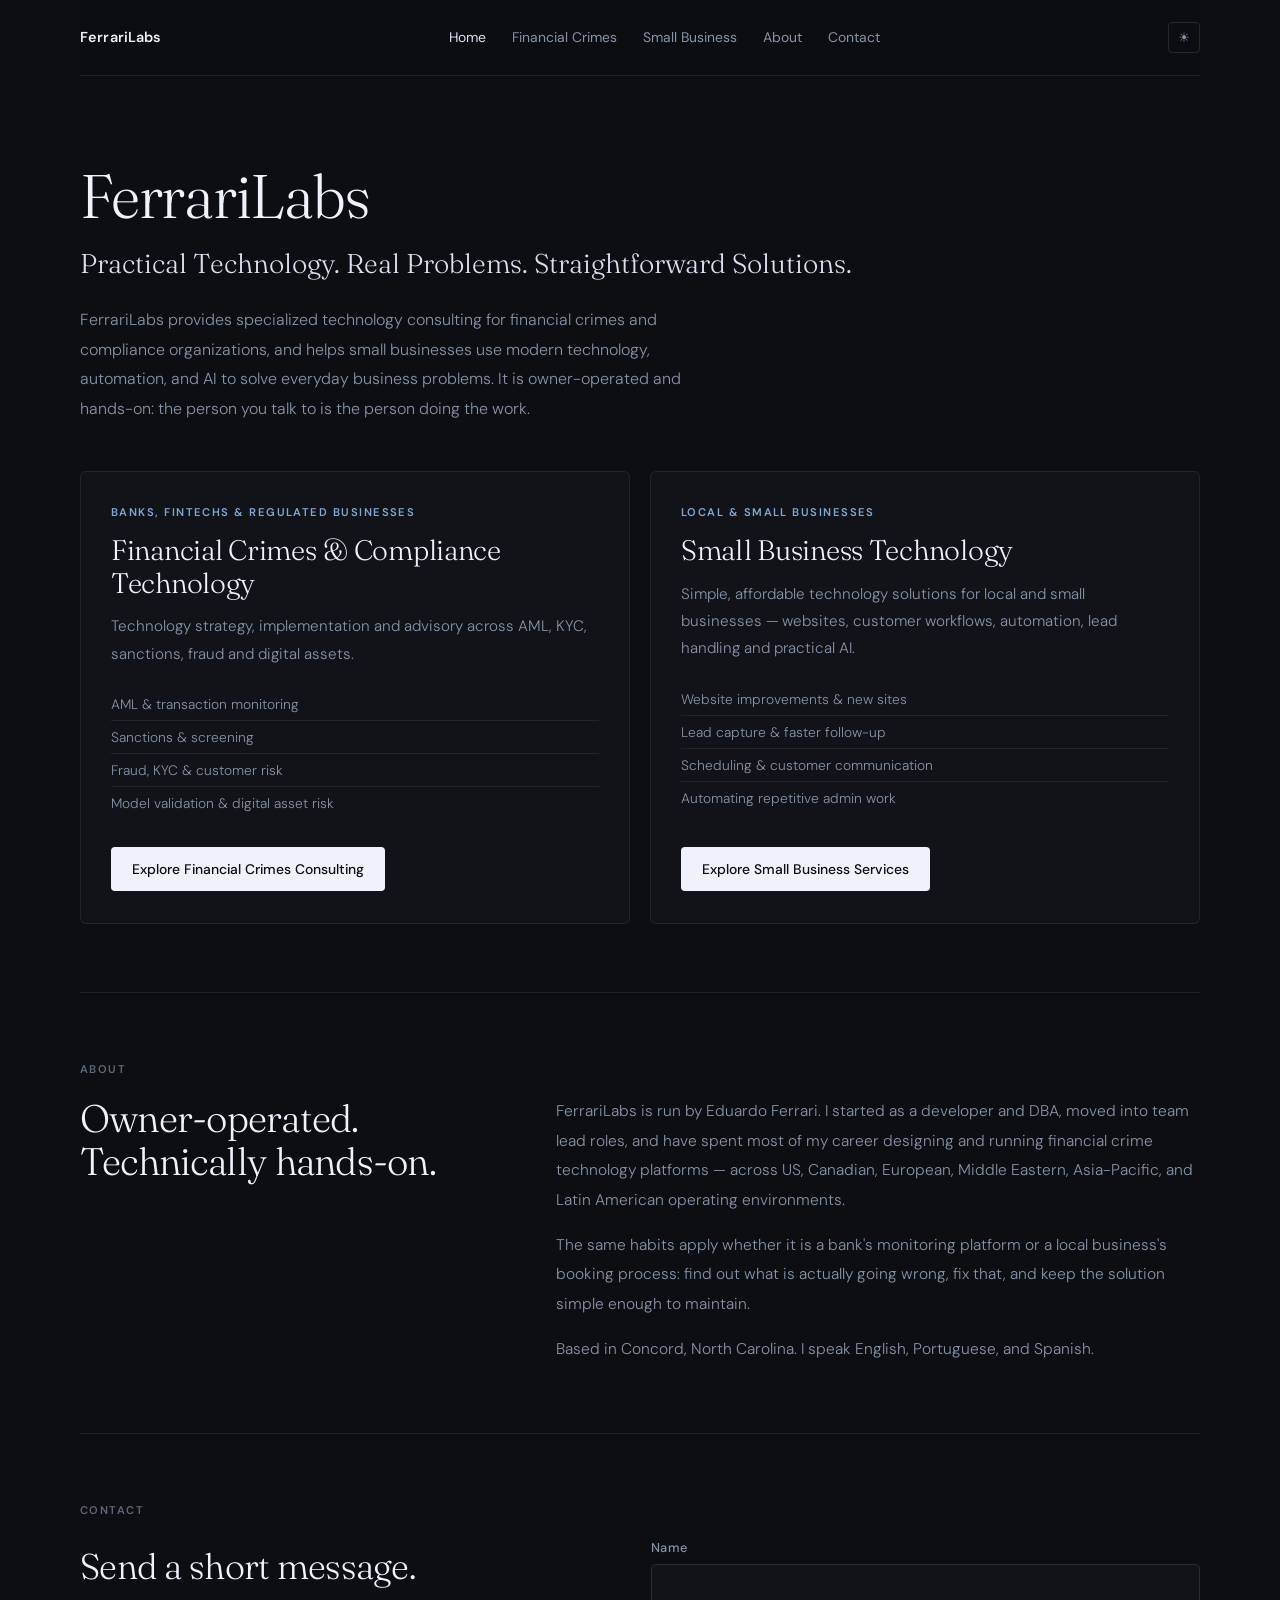
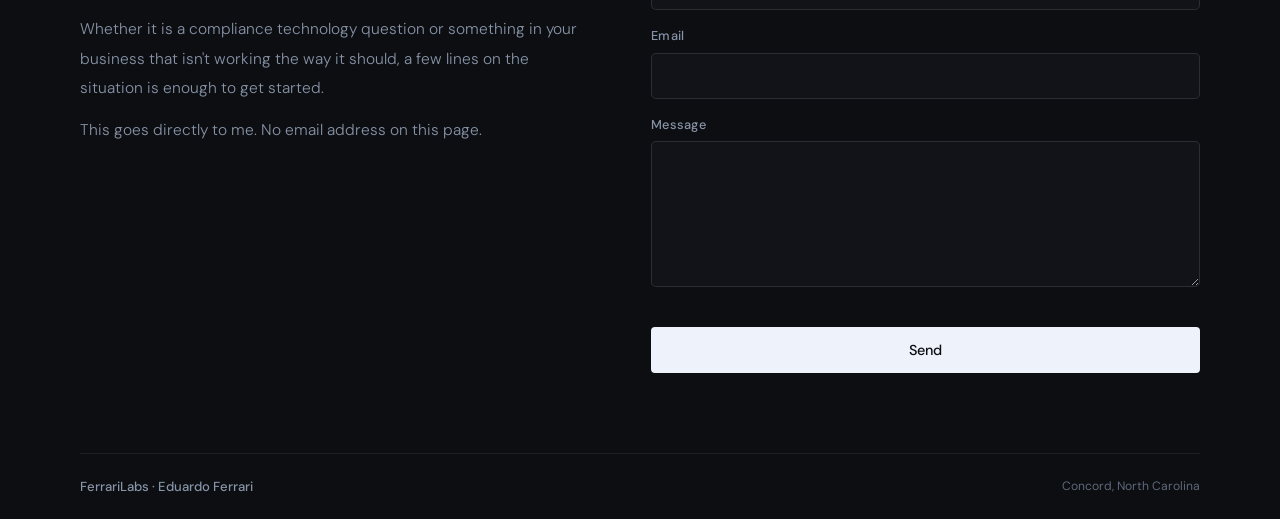
==== index.html @ 825528d1 "feat(site): split homepage into FerrariLabs umbrella + two service pages The homepage was entirely F" ====
<!DOCTYPE html>
<html lang="en">
<head>
  <meta charset="UTF-8" />
  <meta name="viewport" content="width=device-width, initial-scale=1.0" />
  <title>FerrariLabs — Financial Crimes &amp; Small Business Technology</title>
  <meta name="description" content="FerrariLabs is an owner-operated technology practice in Concord, NC: financial crimes and compliance technology consulting, and practical technology and automation for small businesses." />
  <meta property="og:title" content="FerrariLabs — Financial Crimes &amp; Small Business Technology" />
  <meta property="og:description" content="Financial crimes and compliance technology consulting, and practical technology and automation for small businesses. Owner-operated by Eduardo Ferrari in Concord, NC." />
  <meta property="og:type" content="website" />
  <meta property="og:url" content="https://www.ferrarilabs.com/" />
  <link rel="canonical" href="https://www.ferrarilabs.com/" />
  <link rel="preconnect" href="https://fonts.googleapis.com">
  <link rel="preconnect" href="https://fonts.gstatic.com" crossorigin>
  <link href="https://fonts.googleapis.com/css2?family=Fraunces:ital,opsz,wght@0,9..144,300;0,9..144,400;1,9..144,300;1,9..144,400&family=DM+Sans:ital,opsz,wght@0,9..40,300;0,9..40,400;0,9..40,500;0,9..40,600;1,9..40,300&display=swap" rel="stylesheet">
  <link rel="stylesheet" href="/styles.css" />
  <!-- Google tag (gtag.js) -->
  <script async src="https://www.googletagmanager.com/gtag/js?id=G-KF98YDJNK7"></script>
  <script>
    window.dataLayer = window.dataLayer || [];
    function gtag(){dataLayer.push(arguments);}
    gtag('js', new Date());
    gtag('config', 'G-KF98YDJNK7');
  </script>
  <script>
    (function(){
      var t=localStorage.getItem('theme')||'dark';
      document.documentElement.setAttribute('data-theme',t);
      document.addEventListener('DOMContentLoaded',function(){
        var btn=document.getElementById('theme-toggle');
        if(btn)btn.addEventListener('click',function(){
          t=document.documentElement.getAttribute('data-theme')==='dark'?'light':'dark';
          document.documentElement.setAttribute('data-theme',t);
          localStorage.setItem('theme',t);
        });
      });
    })();
  </script>
</head>
<body>
  <div class="shell">
    <header class="site-header">
      <a class="brand" href="/">FerrariLabs</a>
      <nav aria-label="Primary">
        <a href="/" class="nav-active" aria-current="page">Home</a>
        <a href="/financial-crimes/">Financial Crimes</a>
        <a href="/small-business/">Small Business</a>
        <a href="#about">About</a>
        <a href="#contact">Contact</a>
      </nav>
      <button id="theme-toggle" class="theme-toggle" aria-label="Toggle theme"></button>
    </header>

    <main>

      <section class="hero hero-simple">
        <div class="hero-inner">
          <h1>FerrariLabs</h1>
          <p class="hero-tagline">Practical Technology. Real Problems. Straightforward Solutions.</p>
          <p class="lead">FerrariLabs provides specialized technology consulting for financial crimes and compliance organizations, and helps small businesses use modern technology, automation, and AI to solve everyday business problems. It is owner-operated and hands-on: the person you talk to is the person doing the work.</p>
        </div>
      </section>

      <section class="paths-section" aria-label="Services">
        <div class="paths-grid">
          <article class="path-card">
            <span class="kicker">Banks, fintechs &amp; regulated businesses</span>
            <h2>Financial Crimes &amp; Compliance Technology</h2>
            <p>Technology strategy, implementation and advisory across AML, KYC, sanctions, fraud and digital assets.</p>
            <ul class="aside-list">
              <li>AML &amp; transaction monitoring</li>
              <li>Sanctions &amp; screening</li>
              <li>Fraud, KYC &amp; customer risk</li>
              <li>Model validation &amp; digital asset risk</li>
            </ul>
            <a class="button button-primary" href="/financial-crimes/">Explore Financial Crimes Consulting</a>
          </article>
          <article class="path-card">
            <span class="kicker">Local &amp; small businesses</span>
            <h2>Small Business Technology</h2>
            <p>Simple, affordable technology solutions for local and small businesses — websites, customer workflows, automation, lead handling and practical AI.</p>
            <ul class="aside-list">
              <li>Website improvements &amp; new sites</li>
              <li>Lead capture &amp; faster follow-up</li>
              <li>Scheduling &amp; customer communication</li>
              <li>Automating repetitive admin work</li>
            </ul>
            <a class="button button-primary" href="/small-business/">Explore Small Business Services</a>
          </article>
        </div>
      </section>

      <section id="about" class="content-section">
        <div class="section-label">About</div>
        <div class="about-layout">
          <div class="about-head">
            <h2>Owner-operated. Technically hands-on.</h2>
          </div>
          <div class="about-body prose">
            <p>FerrariLabs is run by Eduardo Ferrari. I started as a developer and DBA, moved into team lead roles, and have spent most of my career designing and running financial crime technology platforms — across US, Canadian, European, Middle Eastern, Asia-Pacific, and Latin American operating environments.</p>
            <p>The same habits apply whether it is a bank's monitoring platform or a local business's booking process: find out what is actually going wrong, fix that, and keep the solution simple enough to maintain.</p>
            <p>Based in Concord, North Carolina. I speak English, Portuguese, and Spanish.</p>
          </div>
        </div>
      </section>

      <section id="contact" class="content-section contact-section">
        <div class="section-label">Contact</div>
        <div class="contact-layout">
          <div class="contact-head">
            <h2>Send a short message.</h2>
            <div class="prose contact-note">
              <p>Whether it is a compliance technology question or something in your business that isn't working the way it should, a few lines on the situation is enough to get started.</p>
              <p>This goes directly to me. No email address on this page.</p>
            </div>
          </div>
          <form class="contact-form" action="https://formspree.io/f/xvzdwenk" method="POST" onsubmit="gtag('event','contact_form_submit',{event_category:'lead',event_label:document.documentElement.lang});">
            <input type="text" name="_gotcha" class="hp" tabindex="-1" autocomplete="off" aria-hidden="true" />
            <input type="hidden" name="_subject" value="Ferrari Labs — inquiry" />
            <div class="form-field">
              <label for="f-name">Name</label>
              <input id="f-name" type="text" name="name" autocomplete="name" required />
            </div>
            <div class="form-field">
              <label for="f-email">Email</label>
              <input id="f-email" type="email" name="email" autocomplete="email" required />
            </div>
            <div class="form-field">
              <label for="f-message">Message</label>
              <textarea id="f-message" name="message" rows="6" required></textarea>
            </div>
            <div class="cf-turnstile" data-sitekey="0x4AAAAAADBOZDvkES97y2fW"></div>
            <button class="button button-primary button-submit" type="submit">Send</button>
          </form>
        </div>
      </section>

    </main>

    <footer class="site-footer">
      <span class="footer-name">FerrariLabs · Eduardo Ferrari</span>
      <span class="footer-note">Concord, North Carolina</span>
    </footer>
  </div>

  <script src="https://challenges.cloudflare.com/turnstile/v0/api.js" async defer></script>
</body>
</html>
---- styles.css ----
/* ============================================================
   Eduardo Ferrari — Financial Crime Advisory
   Fraunces (display serif) + DM Sans (body)
   ============================================================ */

:root {
  --bg:        #0c0e12;
  --surface:   #111318;
  --surface-2: #15171e;
  --border:    rgba(255,255,255,0.07);
  --border-2:  rgba(255,255,255,0.11);
  --text:      #d8e0ee;
  --muted:     #8793a6;
  --muted-2:   #5e6878;
  --accent:    #7fa8d8;
  --white:     #edf2fb;
  --max:       1120px;
  --serif:     'Fraunces', Georgia, serif;
  --sans:      'DM Sans', system-ui, sans-serif;
}

/* ---- Light mode ---- */
[data-theme="light"] {
  --bg:        #f5f6f8;
  --surface:   #ffffff;
  --surface-2: #eef0f4;
  --border:    rgba(0,0,0,0.08);
  --border-2:  rgba(0,0,0,0.13);
  --text:      #1e2330;
  --muted:     #5a6175;
  --muted-2:   #8b94a8;
  --accent:    #2c6fad;
  --white:     #1a2030;
}
[data-theme="light"] .site-header {
  background: rgba(245,246,248,0.88);
}
[data-theme="light"] .button-primary {
  background: #1a2030;
  color: #f5f6f8;
}
[data-theme="light"] .button-primary:hover { background: #2c3550; color: #f5f6f8; }
[data-theme="light"] .form-field input,
[data-theme="light"] .form-field textarea {
  background: #ffffff;
  color: #1e2330;
}

/* ---- Theme toggle ---- */
.theme-toggle {
  background: none;
  border: 1px solid var(--border-2);
  color: var(--muted);
  border-radius: 4px;
  padding: 4px 9px;
  font-size: 0.82rem;
  cursor: pointer;
  line-height: 1.6;
  flex-shrink: 0;
  transition: color 0.12s, border-color 0.12s;
  font-family: inherit;
}
.theme-toggle:hover { color: var(--text); border-color: rgba(255,255,255,0.2); }
[data-theme="light"] .theme-toggle:hover { border-color: rgba(0,0,0,0.25); }
/* Icon via CSS — no JS flash */
.theme-toggle::before { content: '☀'; }
[data-theme="light"] .theme-toggle::before { content: '☾'; }

*, *::before, *::after { box-sizing: border-box; }
html { scroll-behavior: smooth; -webkit-font-smoothing: antialiased; }

body {
  margin: 0;
  font-family: var(--sans);
  font-size: 16px;
  line-height: 1.6;
  background: var(--bg);
  color: var(--text);
}

a { color: var(--accent); text-decoration: none; }
a:hover { color: var(--white); }
h1, h2, h3, p, ul { margin: 0; padding: 0; }
ul { list-style: none; }

/* ---- Shell ---- */
.shell {
  width: min(calc(100% - 48px), var(--max));
  margin: 0 auto;
}

/* ---- Header ---- */
.site-header {
  display: flex;
  justify-content: space-between;
  align-items: center;
  padding: 22px 0;
  position: sticky;
  top: 0;
  z-index: 20;
  background: rgba(12,14,18,0.88);
  backdrop-filter: blur(14px);
  -webkit-backdrop-filter: blur(14px);
  border-bottom: 1px solid var(--border);
}
.brand {
  font-size: 0.9rem;
  font-weight: 600;
  color: var(--white);
  letter-spacing: 0.01em;
  flex-shrink: 0;
}
.brand:hover { color: var(--white); }
nav { display: flex; gap: 26px; }
nav a {
  font-size: 0.87rem;
  color: var(--muted);
  font-weight: 400;
  white-space: nowrap;
  transition: color 0.12s;
}
nav a:hover, .nav-active { color: var(--text); }

/* ---- Language switcher ---- */
.lang-switcher {
  display: flex;
  gap: 14px;
  flex-shrink: 0;
}
.lang-switcher a {
  font-size: 0.8rem;
  font-weight: 600;
  letter-spacing: 0.08em;
  color: var(--muted-2);
  transition: color 0.12s;
}
.lang-switcher a:hover { color: var(--text); }
.lang-switcher .lang-active {
  color: var(--accent);
}

/* ---- Hero ---- */
.hero {
  display: grid;
  grid-template-columns: 1fr 260px;
  gap: 60px;
  align-items: start;
  padding: 88px 0 72px;
  border-bottom: 1px solid var(--border);
}
.eyebrow {
  display: block;
  font-size: 0.74rem;
  font-weight: 500;
  letter-spacing: 0.13em;
  text-transform: uppercase;
  color: var(--accent);
  margin-bottom: 20px;
}
.hero h1,
.hero-statement {
  font-family: var(--serif);
  font-size: clamp(2.2rem, 4.8vw, 3.9rem);
  font-weight: 300;
  line-height: 1.07;
  letter-spacing: -0.02em;
  color: var(--white);
  max-width: 760px;
}
/* Service pages: the H1 names the page and keeps the eyebrow look;
   the big serif statement below it is a .hero-statement paragraph. */
.hero h1.eyebrow {
  font-family: var(--sans);
  font-size: 0.74rem;
  font-weight: 500;
  line-height: 1.6;
  letter-spacing: 0.13em;
  color: var(--accent);
  max-width: none;
}
.hero-simple { grid-template-columns: 1fr; padding-bottom: 48px; border-bottom: none; }
.hero-tagline {
  font-family: var(--serif);
  font-size: clamp(1.25rem, 2.2vw, 1.7rem);
  font-weight: 300;
  line-height: 1.3;
  color: var(--text);
  margin-top: 16px;
}
.lead {
  max-width: 640px;
  color: var(--muted);
  font-size: 1rem;
  line-height: 1.85;
  font-weight: 300;
  margin-top: 24px;
}
.hero-actions {
  display: flex;
  gap: 10px;
  margin-top: 32px;
  flex-wrap: wrap;
}

/* Sidebar */
.hero-aside {
  display: flex;
  flex-direction: column;
  gap: 28px;
  padding-top: 6px;
}
.aside-label {
  display: block;
  font-size: 0.7rem;
  font-weight: 600;
  letter-spacing: 0.13em;
  text-transform: uppercase;
  color: var(--muted-2);
  margin-bottom: 10px;
}
.aside-list li {
  font-size: 0.86rem;
  color: var(--muted);
  font-weight: 300;
  padding: 5px 0;
  border-bottom: 1px solid var(--border);
}
.aside-list li:last-child { border-bottom: none; }

/* ---- Buttons ---- */
.button {
  display: inline-flex;
  align-items: center;
  justify-content: center;
  height: 42px;
  padding: 0 20px;
  border-radius: 4px;
  font-family: var(--sans);
  font-size: 0.87rem;
  font-weight: 500;
  border: 1px solid transparent;
  cursor: pointer;
  transition: background 0.13s, color 0.13s, border-color 0.13s;
}
.button-primary {
  background: var(--white);
  color: #0c0e12;
}
.button-primary:hover { background: #c5d5ee; color: #0c0e12; }
.button-ghost {
  background: transparent;
  color: var(--muted);
  border-color: var(--border-2);
}
.button-ghost:hover { color: var(--white); border-color: rgba(255,255,255,0.2); }
.button-submit {
  width: 100%;
  height: 46px;
  font-size: 0.9rem;
  margin-top: 6px;
}

/* ---- Twin strip ---- */
.twin-strip {
  display: grid;
  grid-template-columns: 1fr 1fr;
  border-bottom: 1px solid var(--border);
}
.twin-item {
  padding: 34px 40px 34px 0;
  border-right: 1px solid var(--border);
}
.twin-item:last-child {
  padding-left: 40px;
  padding-right: 0;
  border-right: none;
}
.kicker {
  display: block;
  font-size: 0.7rem;
  font-weight: 600;
  letter-spacing: 0.13em;
  text-transform: uppercase;
  color: var(--accent);
  margin-bottom: 12px;
}
.twin-item p {
  font-size: 0.95rem;
  color: var(--muted);
  line-height: 1.85;
  font-weight: 300;
}

/* ---- Sections ---- */
.content-section { padding: 68px 0; }
.section-label {
  display: block;
  font-size: 0.7rem;
  font-weight: 600;
  letter-spacing: 0.13em;
  text-transform: uppercase;
  color: var(--muted-2);
  margin-bottom: 18px;
}
.section-title {
  font-family: var(--serif);
  font-size: clamp(1.7rem, 2.8vw, 2.5rem);
  font-weight: 300;
  letter-spacing: -0.02em;
  line-height: 1.12;
  color: var(--white);
  margin-bottom: 36px;
}

/* ---- About ---- */
.about-layout {
  display: grid;
  grid-template-columns: 1fr 1.55fr;
  gap: 60px;
  align-items: start;
}
.about-head h2 {
  font-family: var(--serif);
  font-size: clamp(1.8rem, 3vw, 2.6rem);
  font-weight: 300;
  line-height: 1.12;
  letter-spacing: -0.02em;
  color: var(--white);
}
.prose {
  color: var(--muted);
  font-size: 0.97rem;
  line-height: 1.9;
  font-weight: 300;
}
.prose p + p { margin-top: 16px; }

/* ---- Focus grid ---- */
.focus-grid {
  display: grid;
  grid-template-columns: repeat(3, 1fr);
  gap: 1px;
  background: var(--border);
  border: 1px solid var(--border);
  border-radius: 6px;
  overflow: hidden;
}
.focus-card {
  background: var(--surface);
  padding: 28px 26px;
  transition: background 0.13s;
}
.focus-card:hover { background: var(--surface-2); }
.focus-number {
  font-family: var(--serif);
  font-size: 0.75rem;
  color: var(--muted-2);
  margin-bottom: 14px;
}
.focus-card h3 {
  font-size: 0.93rem;
  font-weight: 600;
  color: var(--white);
  margin-bottom: 10px;
  letter-spacing: 0.01em;
}
.focus-card p {
  font-size: 0.86rem;
  color: var(--muted);
  line-height: 1.8;
  font-weight: 300;
}

/* ---- Homepage: two service paths ---- */
.paths-section {
  padding-bottom: 68px;
  border-bottom: 1px solid var(--border);
}
.paths-grid {
  display: grid;
  grid-template-columns: 1fr 1fr;
  gap: 20px;
}
.path-card {
  display: flex;
  flex-direction: column;
  background: var(--surface);
  border: 1px solid var(--border);
  border-radius: 6px;
  padding: 32px 30px;
}
.path-card h2 {
  font-family: var(--serif);
  font-size: clamp(1.45rem, 2.2vw, 1.8rem);
  font-weight: 300;
  line-height: 1.15;
  letter-spacing: -0.01em;
  color: var(--white);
  margin-bottom: 14px;
}
.path-card p {
  font-size: 0.95rem;
  color: var(--muted);
  line-height: 1.8;
  font-weight: 300;
}
.path-card .aside-list { margin: 20px 0 28px; }
.path-card .button {
  margin-top: auto;
  align-self: flex-start;
  height: auto;
  min-height: 42px;
  padding: 10px 20px;
  text-align: center;
}

/* ---- Perspectives ---- */
.perspectives-section { border-top: 1px solid var(--border); }
.perspectives-list {
  border: 1px solid var(--border);
  border-radius: 6px;
  overflow: hidden;
  margin-bottom: 20px;
}
.perspective-item {
  display: flex;
  justify-content: space-between;
  align-items: flex-start;
  gap: 36px;
  padding: 26px 28px;
  border-bottom: 1px solid var(--border);
  background: var(--surface);
  transition: background 0.13s;
}
.perspective-item:last-child { border-bottom: none; }
.perspective-item:hover { background: var(--surface-2); }
.perspective-content { flex: 1; }
.perspective-content h3 {
  font-size: 0.95rem;
  font-weight: 500;
  color: var(--white);
  line-height: 1.45;
  margin-bottom: 7px;
}
.perspective-content p {
  font-size: 0.87rem;
  color: var(--muted);
  line-height: 1.75;
  font-weight: 300;
}
.perspective-link {
  flex-shrink: 0;
  font-size: 0.8rem;
  font-weight: 500;
  color: var(--muted-2);
  white-space: nowrap;
  padding-top: 2px;
  transition: color 0.13s;
}
.perspective-link:hover { color: var(--accent); }
.section-footer-link a {
  font-size: 0.87rem;
  font-weight: 500;
  color: var(--muted);
  transition: color 0.13s;
}
.section-footer-link a:hover { color: var(--white); }

/* ---- Contact ---- */
.contact-section { border-top: 1px solid var(--border); padding-bottom: 80px; }
.contact-layout {
  display: grid;
  grid-template-columns: 1fr 1.1fr;
  gap: 72px;
  align-items: start;
}
.contact-head h2 {
  font-family: var(--serif);
  font-size: clamp(1.7rem, 2.8vw, 2.4rem);
  font-weight: 300;
  letter-spacing: -0.02em;
  color: var(--white);
  margin-bottom: 20px;
}
.contact-note p + p { margin-top: 12px; }

/* Form */
.contact-form {
  display: flex;
  flex-direction: column;
  gap: 16px;
}
.form-field {
  display: flex;
  flex-direction: column;
  gap: 6px;
}
.form-field label {
  font-size: 0.8rem;
  font-weight: 500;
  color: var(--muted);
  letter-spacing: 0.02em;
}
.form-field input,
.form-field textarea {
  width: 100%;
  background: var(--surface);
  border: 1px solid var(--border-2);
  color: var(--white);
  border-radius: 5px;
  padding: 12px 15px;
  font-family: var(--sans);
  font-size: 0.93rem;
  font-weight: 300;
  -webkit-appearance: none;
  transition: border-color 0.13s, box-shadow 0.13s;
}
.form-field input:focus,
.form-field textarea:focus {
  outline: none;
  border-color: rgba(127,168,216,0.45);
  box-shadow: 0 0 0 3px rgba(127,168,216,0.07);
}
.form-field textarea { resize: vertical; min-height: 128px; }

/* Honeypot */
.hp {
  position: absolute !important;
  left: -9999px !important;
  opacity: 0 !important;
  pointer-events: none !important;
}

/* Turnstile spacing */
.cf-turnstile { margin-top: 2px; }

/* ---- Footer ---- */
.site-footer {
  display: flex;
  justify-content: space-between;
  align-items: center;
  padding: 22px 0;
  border-top: 1px solid var(--border);
}
.footer-name {
  font-size: 0.82rem;
  font-weight: 500;
  color: var(--muted);
}
.footer-note {
  font-size: 0.76rem;
  color: var(--muted-2);
}

/* ---- Insights page ---- */
.insights-title { margin-bottom: 10px; }
.insights-intro { max-width: 600px; margin-bottom: 44px; }
.insights-list {
  border: 1px solid var(--border);
  border-radius: 6px;
  overflow: hidden;
}
.insight-row {
  display: grid;
  grid-template-columns: 150px 1fr;
  gap: 28px;
  padding: 28px;
  border-bottom: 1px solid var(--border);
  background: var(--surface);
  transition: background 0.13s;
}
.insight-row:last-child { border-bottom: none; }
.insight-row:hover { background: var(--surface-2); }
.insight-meta { padding-top: 2px; }
.insight-tag {
  display: inline-block;
  font-size: 0.7rem;
  font-weight: 600;
  letter-spacing: 0.1em;
  text-transform: uppercase;
  color: var(--muted-2);
  background: rgba(255,255,255,0.04);
  border: 1px solid var(--border-2);
  border-radius: 3px;
  padding: 4px 8px;
}
.insight-title {
  font-size: 0.97rem;
  font-weight: 500;
  color: var(--white);
  line-height: 1.45;
  margin-bottom: 9px;
}
.insight-summary {
  font-size: 0.88rem;
  color: var(--muted);
  line-height: 1.8;
  font-weight: 300;
  margin-bottom: 14px;
}
.insight-link {
  font-size: 0.8rem;
  font-weight: 500;
  color: var(--accent);
  transition: color 0.13s;
}
.insight-link:hover { color: var(--white); }

/* ---- Responsive ---- */
@media (max-width: 960px) {
  .hero { grid-template-columns: 1fr; gap: 44px; padding: 64px 0 56px; }
  .hero-aside { flex-direction: row; gap: 36px; }
  .about-layout { grid-template-columns: 1fr; gap: 24px; }
  .focus-grid { grid-template-columns: repeat(2,1fr); }
  .contact-layout { grid-template-columns: 1fr; gap: 36px; }
  .insight-row { grid-template-columns: 1fr; gap: 12px; }
}

/* Header wraps below 900px (was 760px): the five-item nav plus the language
   switcher needs ~870px on one row. */
@media (max-width: 900px) {
  .site-header { flex-wrap: wrap; gap: 10px; padding: 16px 0; }
  nav { order: 2; gap: 8px 18px; flex-wrap: wrap; flex-basis: 100%; }
  .lang-switcher { order: 3; margin-left: auto; }
}

@media (max-width: 760px) {
  .paths-grid { grid-template-columns: 1fr; }
}

@media (max-width: 680px) {
  .shell { width: min(calc(100% - 32px), var(--max)); }
  .twin-strip { grid-template-columns: 1fr; }
  .twin-item,
  .twin-item:last-child { padding: 28px 0; border-right: none; border-bottom: 1px solid var(--border); }
  .twin-item:last-child { border-bottom: none; }
  .focus-grid { grid-template-columns: 1fr; }
  .hero-aside { flex-direction: column; gap: 20px; }
  .perspective-item { flex-direction: column; gap: 14px; padding: 22px 20px; }
  .perspective-link { white-space: normal; }
  .insight-row { padding: 22px 20px; }
  .path-card { padding: 26px 22px; }
}
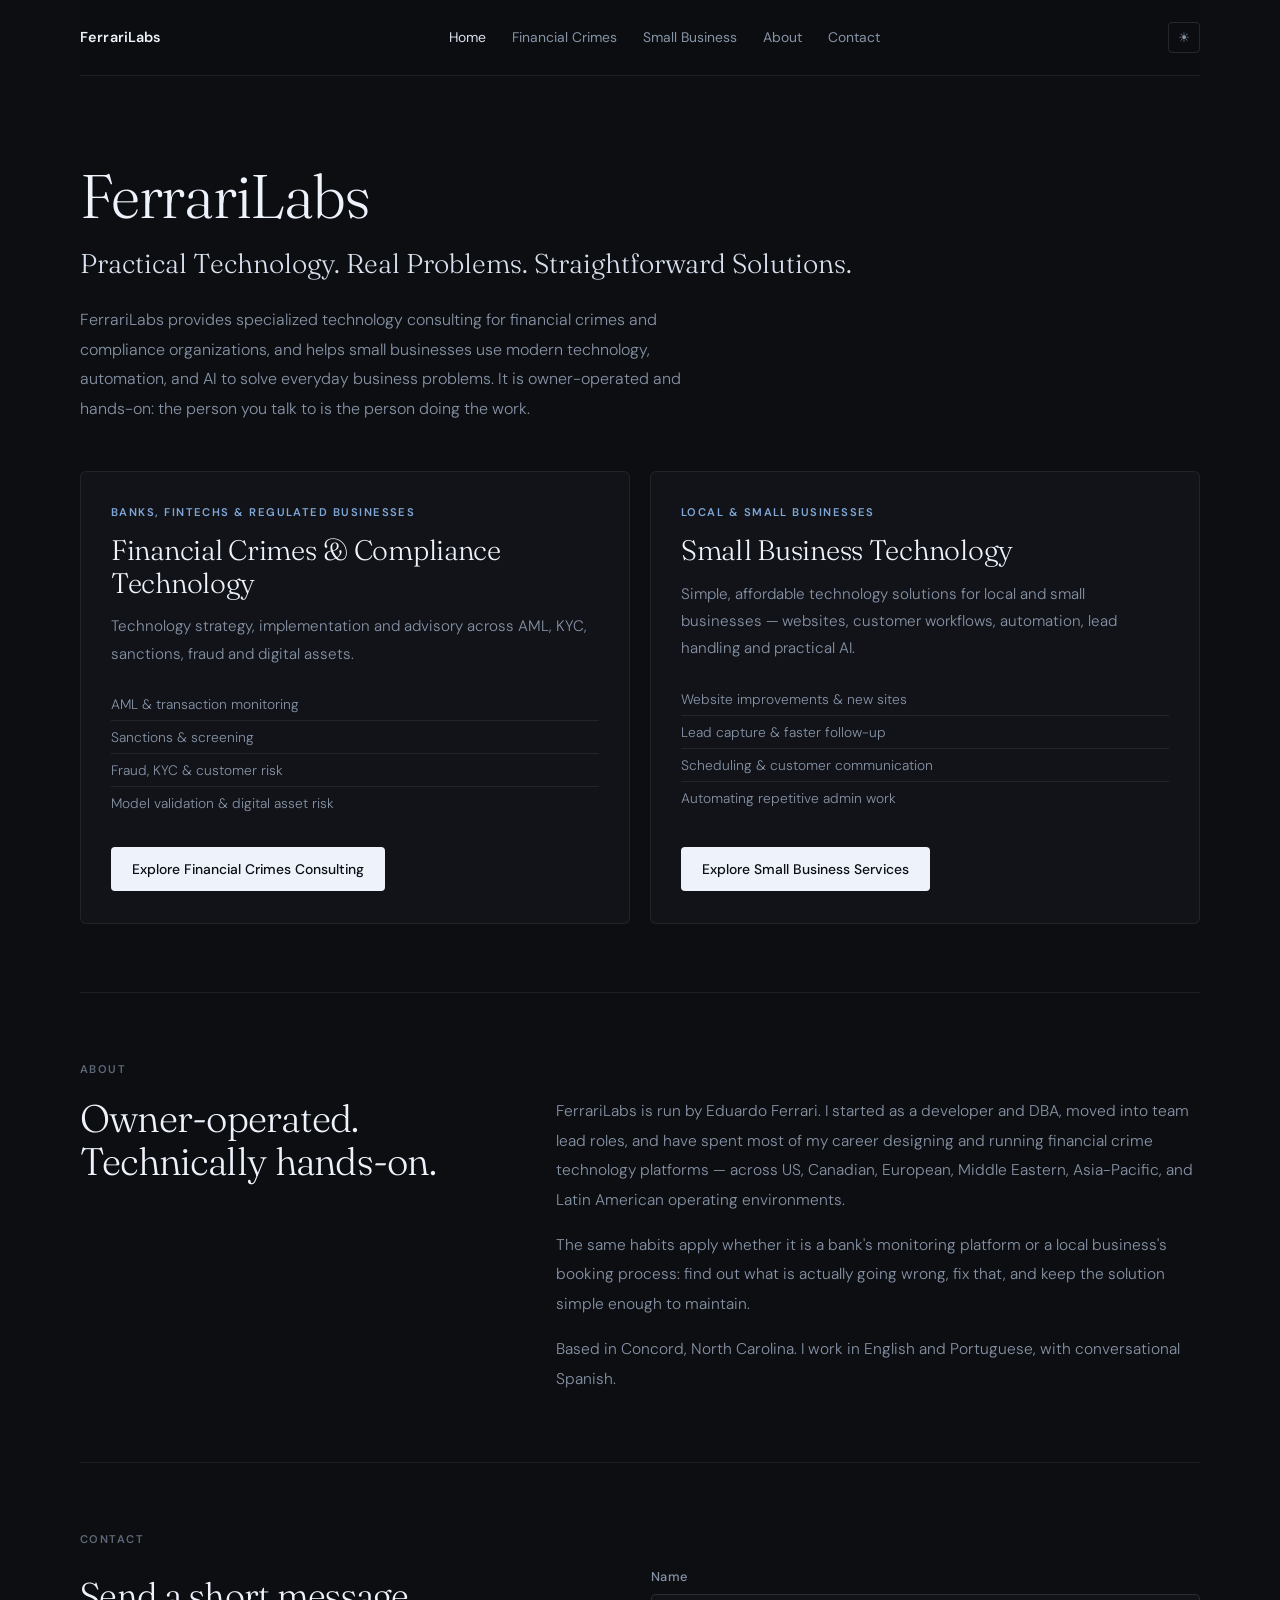
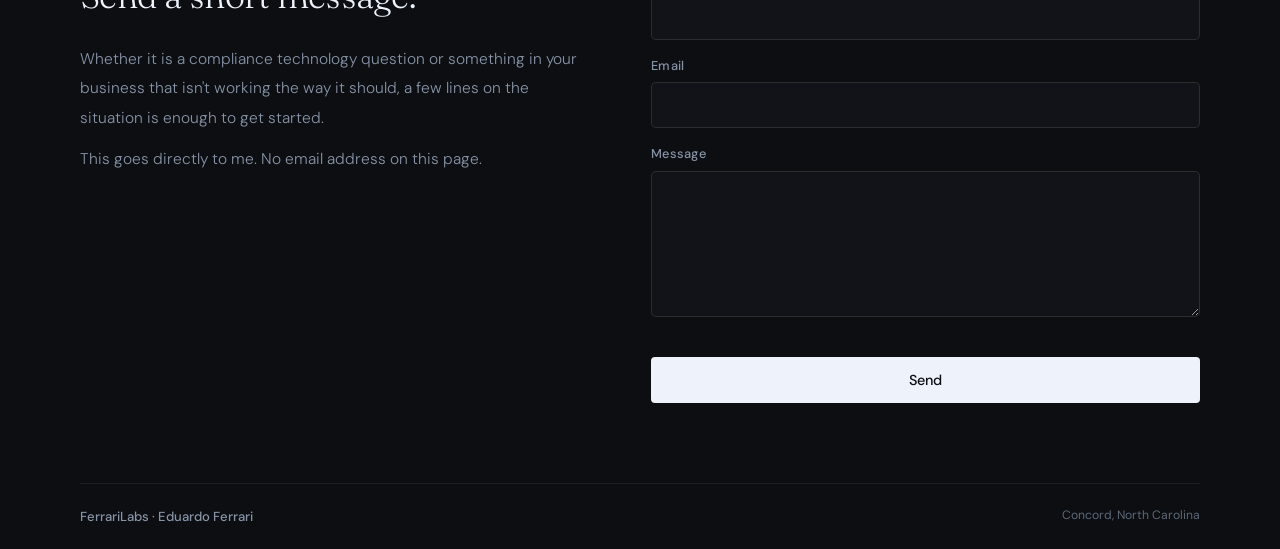
==== commit 0fccacdc: "chore(site): LinkedIn profile, professional translated bios, language wording - /financial-crimes/ b" ====
--- a/index.html
+++ b/index.html
@@ -99,7 +99,7 @@
           <div class="about-body prose">
             <p>FerrariLabs is run by Eduardo Ferrari. I started as a developer and DBA, moved into team lead roles, and have spent most of my career designing and running financial crime technology platforms — across US, Canadian, European, Middle Eastern, Asia-Pacific, and Latin American operating environments.</p>
             <p>The same habits apply whether it is a bank's monitoring platform or a local business's booking process: find out what is actually going wrong, fix that, and keep the solution simple enough to maintain.</p>
-            <p>Based in Concord, North Carolina. I speak English, Portuguese, and Spanish.</p>
+            <p>Based in Concord, North Carolina. I work in English and Portuguese, with conversational Spanish.</p>
           </div>
         </div>
       </section>
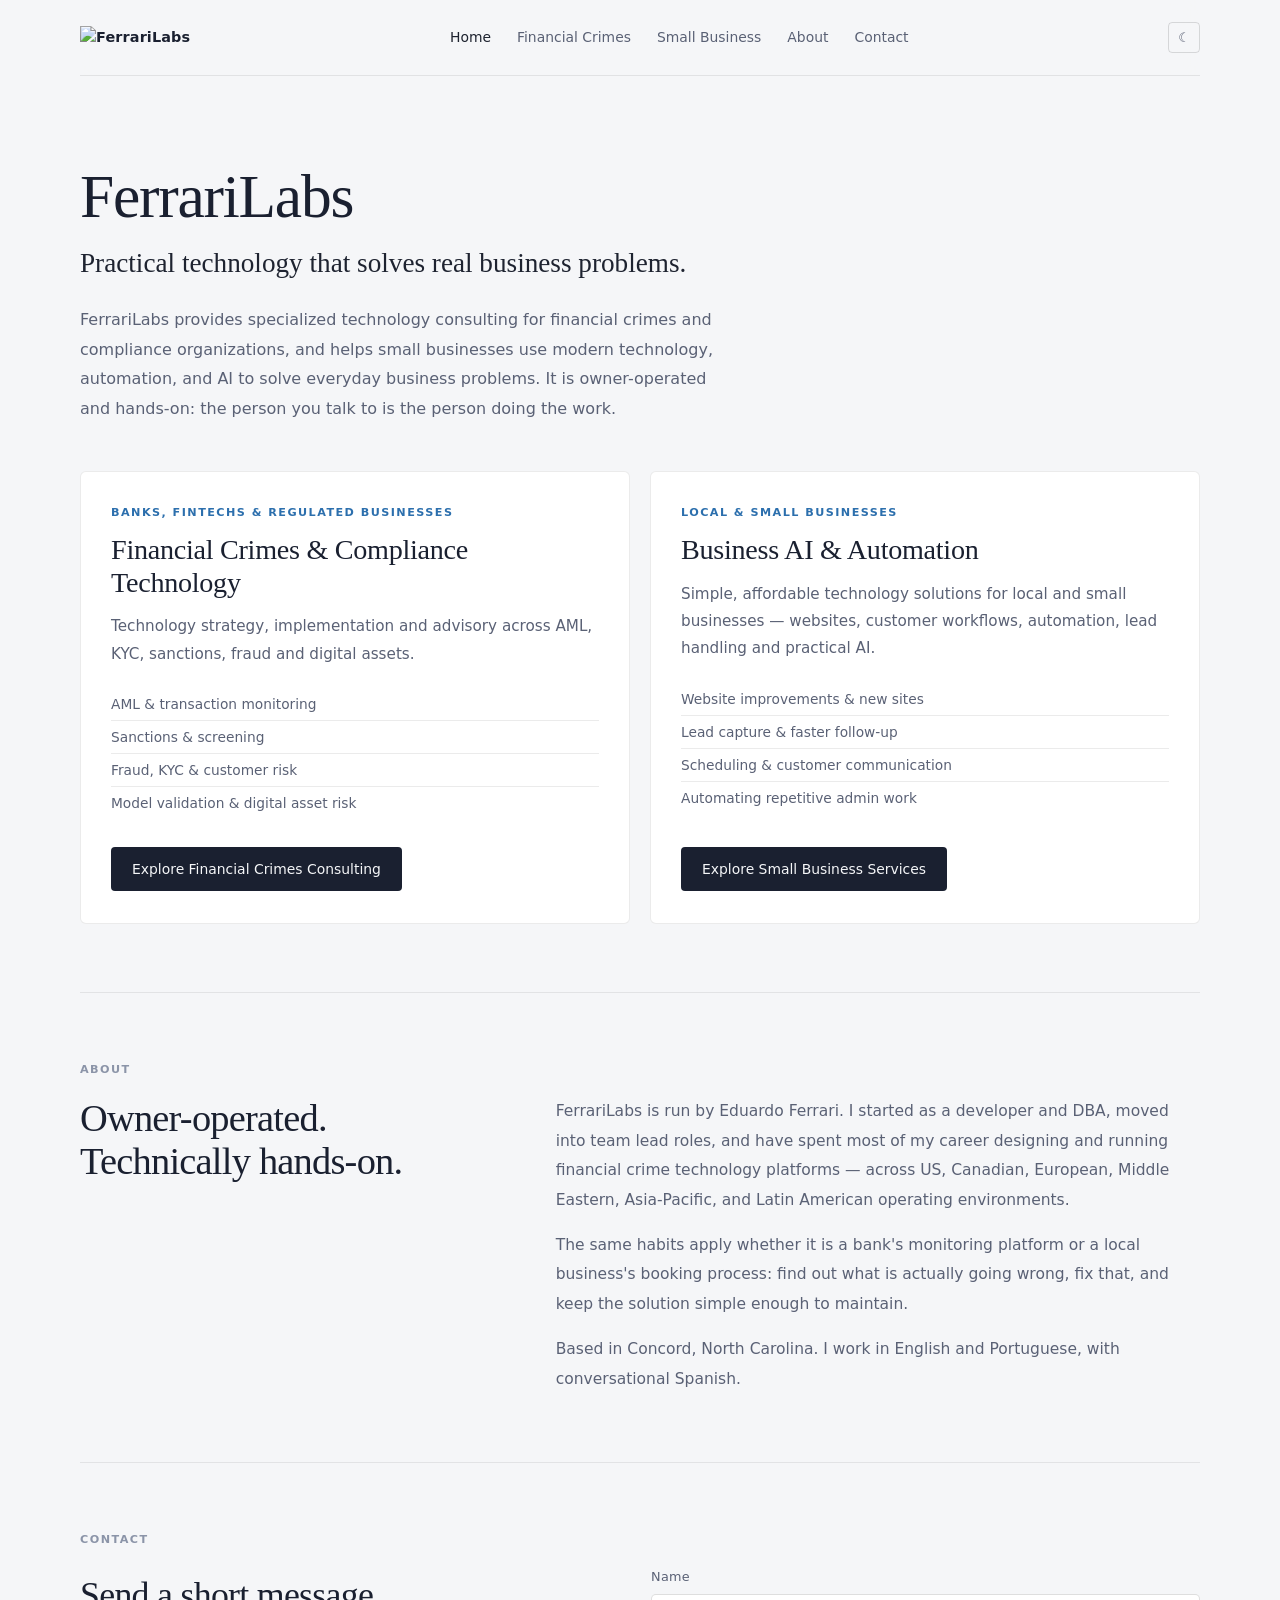
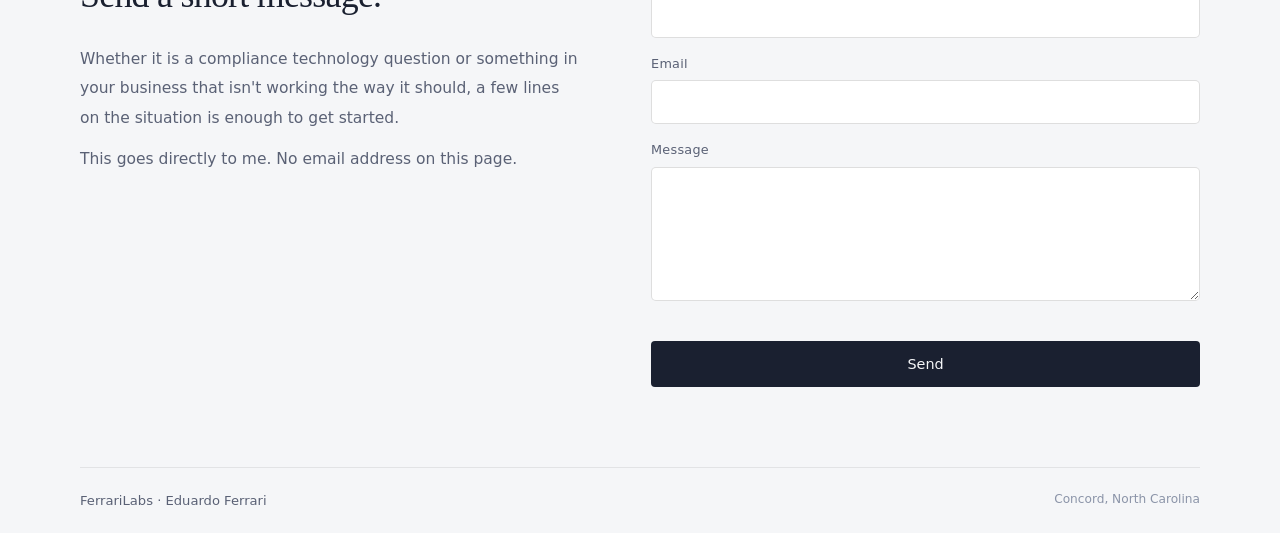
==== commit cf2d557f: "Brand migration: update index.html" ====
--- a/index.html
+++ b/index.html
@@ -10,10 +10,8 @@
   <meta property="og:type" content="website" />
   <meta property="og:url" content="https://www.ferrarilabs.com/" />
   <link rel="canonical" href="https://www.ferrarilabs.com/" />
-  <link rel="preconnect" href="https://fonts.googleapis.com">
-  <link rel="preconnect" href="https://fonts.gstatic.com" crossorigin>
-  <link href="https://fonts.googleapis.com/css2?family=Fraunces:ital,opsz,wght@0,9..144,300;0,9..144,400;1,9..144,300;1,9..144,400&family=DM+Sans:ital,opsz,wght@0,9..40,300;0,9..40,400;0,9..40,500;0,9..40,600;1,9..40,300&display=swap" rel="stylesheet">
-  <link rel="stylesheet" href="/styles.css" />
+<link rel="stylesheet" href="/styles.css" />
+  <link rel="icon" type="image/svg+xml" href="/assets/ferrarilabs-mark.svg" />
   <!-- Google tag (gtag.js) -->
   <script async src="https://www.googletagmanager.com/gtag/js?id=G-KF98YDJNK7"></script>
   <script>
@@ -24,7 +22,7 @@
   </script>
   <script>
     (function(){
-      var t=localStorage.getItem('theme')||'dark';
+      var t=localStorage.getItem('theme')||'light';
       document.documentElement.setAttribute('data-theme',t);
       document.addEventListener('DOMContentLoaded',function(){
         var btn=document.getElementById('theme-toggle');
@@ -40,7 +38,7 @@
 <body>
   <div class="shell">
     <header class="site-header">
-      <a class="brand" href="/">FerrariLabs</a>
+      <a class="brand" href="/" aria-label="FerrariLabs home"><img src="/assets/ferrarilabs-logo.svg" alt="FerrariLabs" width="180" height="39" /></a>
       <nav aria-label="Primary">
         <a href="/" class="nav-active" aria-current="page">Home</a>
         <a href="/financial-crimes/">Financial Crimes</a>
@@ -56,7 +54,7 @@
       <section class="hero hero-simple">
         <div class="hero-inner">
           <h1>FerrariLabs</h1>
-          <p class="hero-tagline">Practical Technology. Real Problems. Straightforward Solutions.</p>
+          <p class="hero-tagline">Practical technology that solves real business problems.</p>
           <p class="lead">FerrariLabs provides specialized technology consulting for financial crimes and compliance organizations, and helps small businesses use modern technology, automation, and AI to solve everyday business problems. It is owner-operated and hands-on: the person you talk to is the person doing the work.</p>
         </div>
       </section>
@@ -77,7 +75,7 @@
           </article>
           <article class="path-card">
             <span class="kicker">Local &amp; small businesses</span>
-            <h2>Small Business Technology</h2>
+            <h2>Business AI &amp; Automation</h2>
             <p>Simple, affordable technology solutions for local and small businesses — websites, customer workflows, automation, lead handling and practical AI.</p>
             <ul class="aside-list">
               <li>Website improvements &amp; new sites</li>
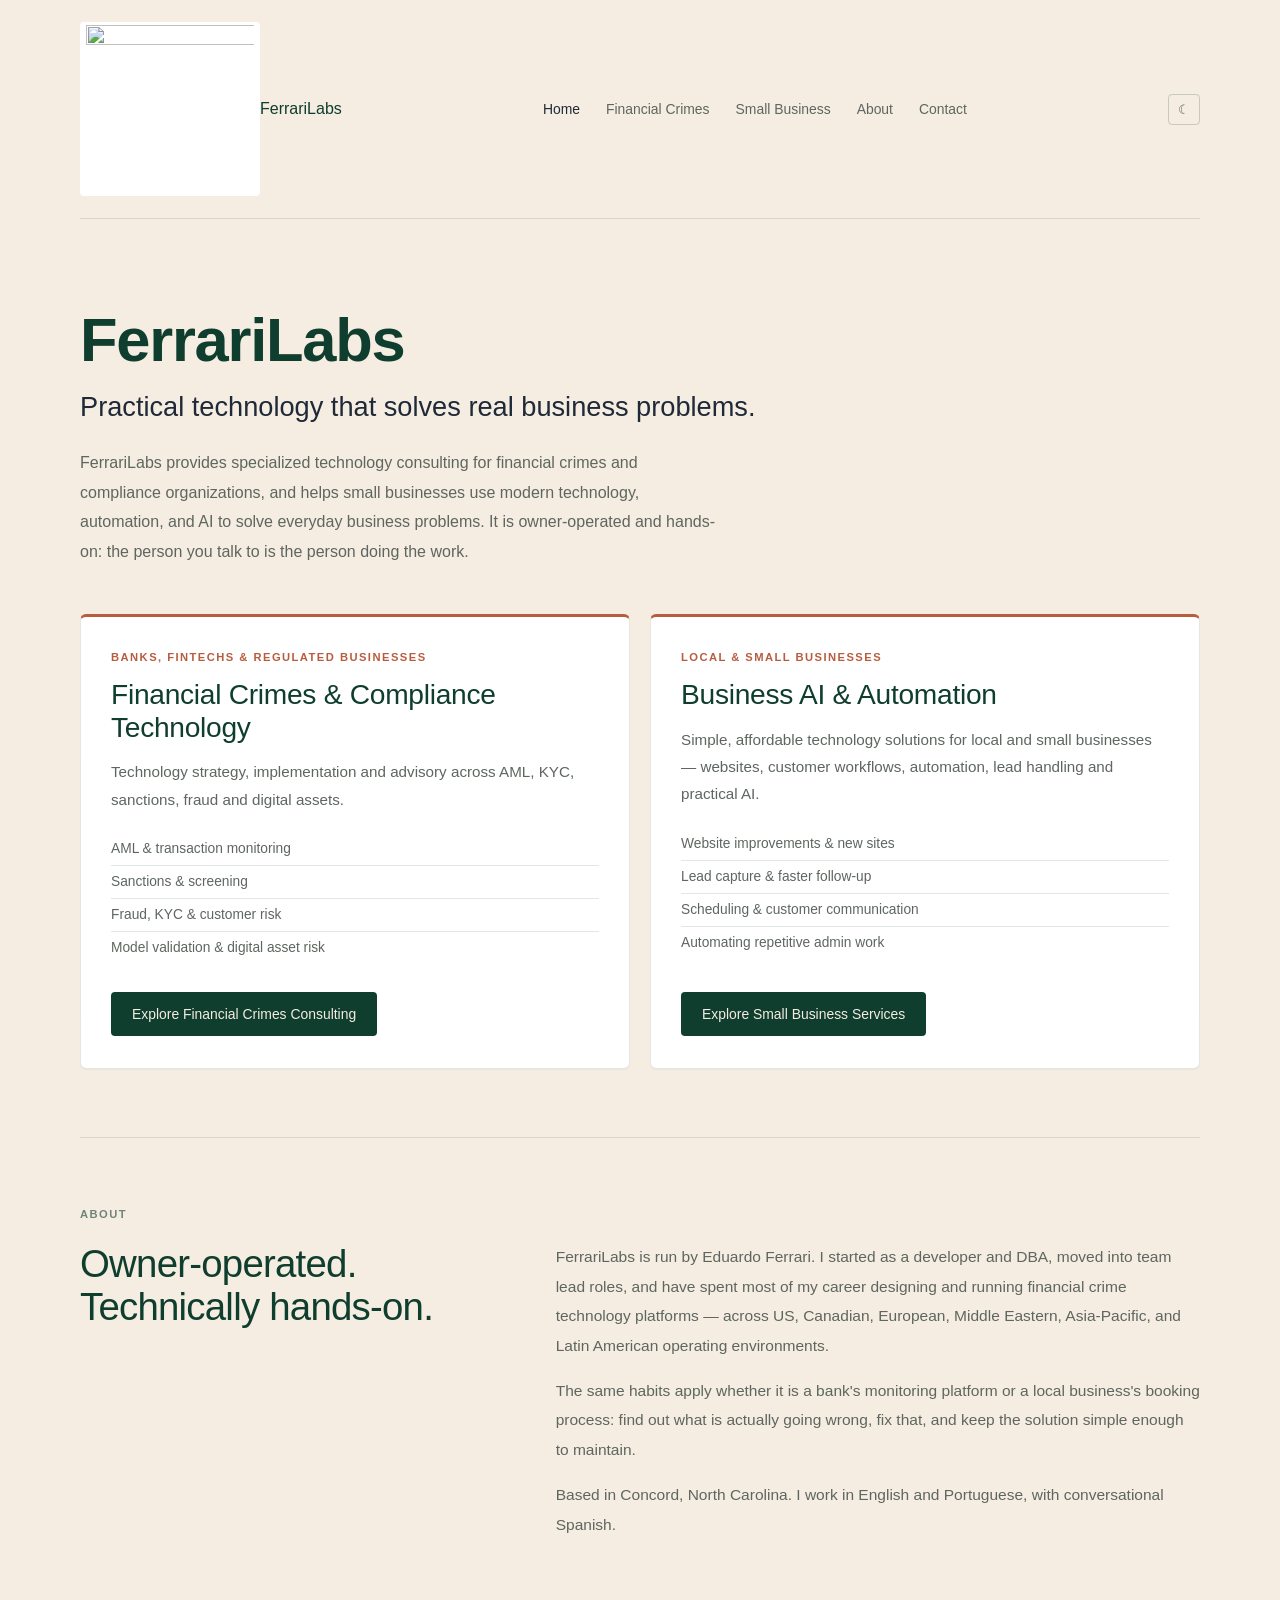
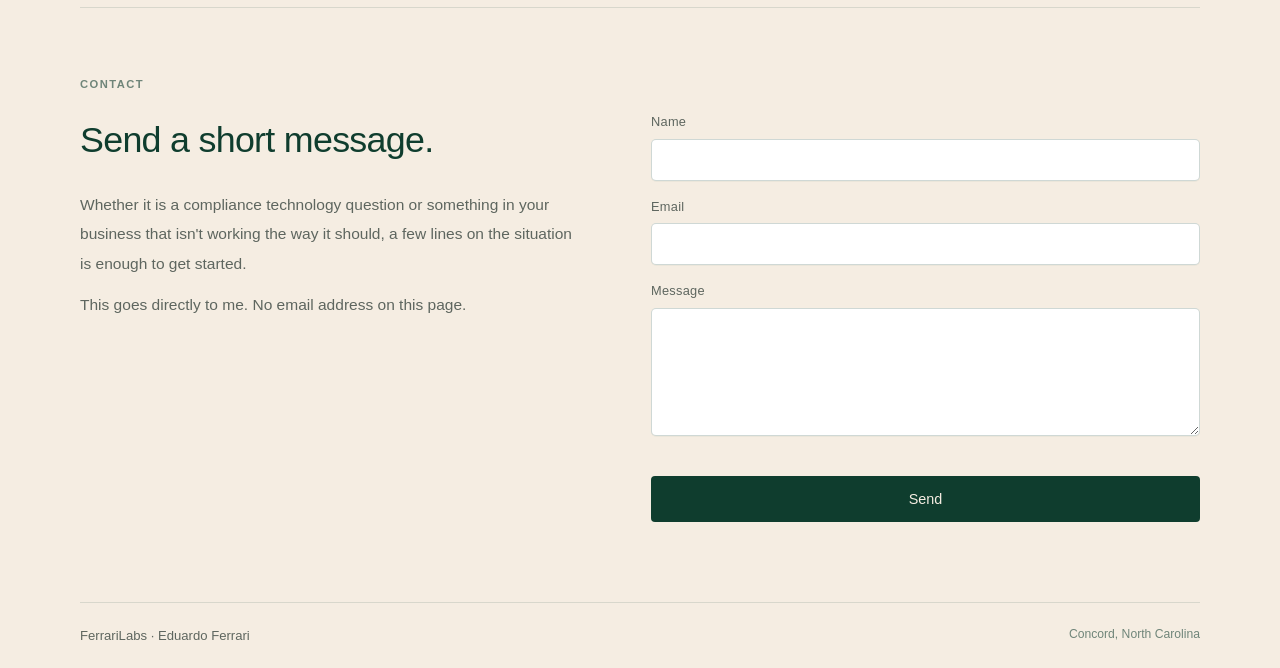
==== commit 336dca5c: "Brand migration: use canonical web wordmark in index.html" ====
--- a/index.html
+++ b/index.html
@@ -38,7 +38,7 @@
 <body>
   <div class="shell">
     <header class="site-header">
-      <a class="brand" href="/" aria-label="FerrariLabs home"><img src="/assets/ferrarilabs-logo.svg" alt="FerrariLabs" width="180" height="39" /></a>
+      <a class="brand" href="/" aria-label="FerrariLabs home"><img class="brand-mark" src="/assets/ferrarilabs-mark.svg" alt="" width="32" height="32" /><span class="brand-word"><span class="brand-ferrari">Ferrari</span><span class="brand-labs">Labs</span></span></a>
       <nav aria-label="Primary">
         <a href="/" class="nav-active" aria-current="page">Home</a>
         <a href="/financial-crimes/">Financial Crimes</a>
--- a/styles.css
+++ b/styles.css
@@ -1,45 +1,52 @@
 /* ============================================================
-   Eduardo Ferrari — Financial Crime Advisory
-   Fraunces (display serif) + DM Sans (body)
+   FerrariLabs — Corporate Design System
+   Italian Heritage palette + Arial system typography
    ============================================================ */
 
 :root {
-  --bg:        #0c0e12;
-  --surface:   #111318;
-  --surface-2: #15171e;
-  --border:    rgba(255,255,255,0.07);
-  --border-2:  rgba(255,255,255,0.11);
-  --text:      #d8e0ee;
-  --muted:     #8793a6;
-  --muted-2:   #5e6878;
-  --accent:    #7fa8d8;
-  --white:     #edf2fb;
+  --fl-forest:    #0F3D2E;
+  --fl-terracotta:#B85C3E;
+  --fl-ivory:     #F5EDE2;
+  --fl-charcoal:  #1F2937;
+  --fl-warm-gray: #E7E1DA;
+  --fl-sage:      #6F8579;
+
+  --bg:        #0F3D2E;
+  --surface:   #154A39;
+  --surface-2: #1B5643;
+  --border:    rgba(245,237,226,0.14);
+  --border-2:  rgba(245,237,226,0.22);
+  --text:      #F5EDE2;
+  --muted:     #D9D2C8;
+  --muted-2:   #A9B9B0;
+  --accent:    #B85C3E;
+  --white:     #F5EDE2;
   --max:       1120px;
-  --serif:     'Fraunces', Georgia, serif;
-  --sans:      'DM Sans', system-ui, sans-serif;
+  --serif:     Arial, Helvetica, sans-serif;
+  --sans:      Arial, Helvetica, sans-serif;
 }
 
 /* ---- Light mode ---- */
 [data-theme="light"] {
-  --bg:        #f5f6f8;
-  --surface:   #ffffff;
-  --surface-2: #eef0f4;
-  --border:    rgba(0,0,0,0.08);
-  --border-2:  rgba(0,0,0,0.13);
-  --text:      #1e2330;
-  --muted:     #5a6175;
-  --muted-2:   #8b94a8;
-  --accent:    #2c6fad;
-  --white:     #1a2030;
+  --bg:        #F5EDE2;
+  --surface:   #FFFFFF;
+  --surface-2: #E7E1DA;
+  --border:    rgba(15,61,46,0.12);
+  --border-2:  rgba(15,61,46,0.20);
+  --text:      #1F2937;
+  --muted:     #5E665F;
+  --muted-2:   #6F8579;
+  --accent:    #0F3D2E;
+  --white:     #0F3D2E;
 }
 [data-theme="light"] .site-header {
-  background: rgba(245,246,248,0.88);
+  background: rgba(245,237,226,0.94);
 }
 [data-theme="light"] .button-primary {
-  background: #1a2030;
-  color: #f5f6f8;
-}
-[data-theme="light"] .button-primary:hover { background: #2c3550; color: #f5f6f8; }
+  background: #0F3D2E;
+  color: #F5EDE2;
+}
+[data-theme="light"] .button-primary:hover { background: #0B3024; color: #F5EDE2; }
 [data-theme="light"] .form-field input,
 [data-theme="light"] .form-field textarea {
   background: #ffffff;
@@ -98,19 +105,32 @@
   position: sticky;
   top: 0;
   z-index: 20;
-  background: rgba(12,14,18,0.88);
+  background: rgba(15,61,46,0.94);
   backdrop-filter: blur(14px);
   -webkit-backdrop-filter: blur(14px);
   border-bottom: 1px solid var(--border);
 }
 .brand {
-  font-size: 0.9rem;
-  font-weight: 600;
-  color: var(--white);
-  letter-spacing: 0.01em;
+  display: inline-flex;
+  align-items: center;
   flex-shrink: 0;
-}
-.brand:hover { color: var(--white); }
+  line-height: 0;
+}
+.brand img {
+  display: block;
+  width: 180px;
+  height: auto;
+  max-width: 38vw;
+}
+.brand:hover { opacity: 0.92; }
+[data-theme="light"] .brand img {
+  background: transparent;
+}
+:not([data-theme="light"]) .brand img {
+  background: #FFFFFF;
+  border-radius: 4px;
+  padding: 3px 6px;
+}
 nav { display: flex; gap: 26px; }
 nav a {
   font-size: 0.87rem;
@@ -161,7 +181,7 @@
 .hero-statement {
   font-family: var(--serif);
   font-size: clamp(2.2rem, 4.8vw, 3.9rem);
-  font-weight: 300;
+  font-weight: 700;
   line-height: 1.07;
   letter-spacing: -0.02em;
   color: var(--white);
@@ -243,10 +263,10 @@
   transition: background 0.13s, color 0.13s, border-color 0.13s;
 }
 .button-primary {
-  background: var(--white);
-  color: #0c0e12;
-}
-.button-primary:hover { background: #c5d5ee; color: #0c0e12; }
+  background: var(--accent);
+  color: #FFFFFF;
+}
+.button-primary:hover { background: #95472F; color: #FFFFFF; }
 .button-ghost {
   background: transparent;
   color: var(--muted);
@@ -518,8 +538,8 @@
 .form-field input:focus,
 .form-field textarea:focus {
   outline: none;
-  border-color: rgba(127,168,216,0.45);
-  box-shadow: 0 0 0 3px rgba(127,168,216,0.07);
+  border-color: rgba(15,61,46,0.50);
+  box-shadow: 0 0 0 3px rgba(15,61,46,0.10);
 }
 .form-field textarea { resize: vertical; min-height: 128px; }
 
@@ -579,7 +599,7 @@
   letter-spacing: 0.1em;
   text-transform: uppercase;
   color: var(--muted-2);
-  background: rgba(255,255,255,0.04);
+  background: rgba(15,61,46,0.05);
   border: 1px solid var(--border-2);
   border-radius: 3px;
   padding: 4px 8px;
@@ -641,3 +661,24 @@
   .insight-row { padding: 22px 20px; }
   .path-card { padding: 26px 22px; }
 }
+
+
+/* ---- FerrariLabs brand refinements ---- */
+::selection { background: rgba(184,92,62,0.24); }
+.kicker, .eyebrow, .lang-switcher .lang-active { color: var(--accent); }
+[data-theme="light"] .kicker,
+[data-theme="light"] .eyebrow,
+[data-theme="light"] .lang-switcher .lang-active { color: var(--fl-terracotta); }
+.path-card,
+.focus-card,
+.perspective-item,
+.insight-row,
+.form-field input,
+.form-field textarea {
+  box-shadow: 0 1px 0 rgba(15,61,46,0.04);
+}
+.path-card { border-top: 3px solid var(--fl-terracotta); }
+.site-footer { color: var(--muted); }
+@media (prefers-reduced-motion: reduce) {
+  *, *::before, *::after { scroll-behavior: auto !important; transition: none !important; }
+}
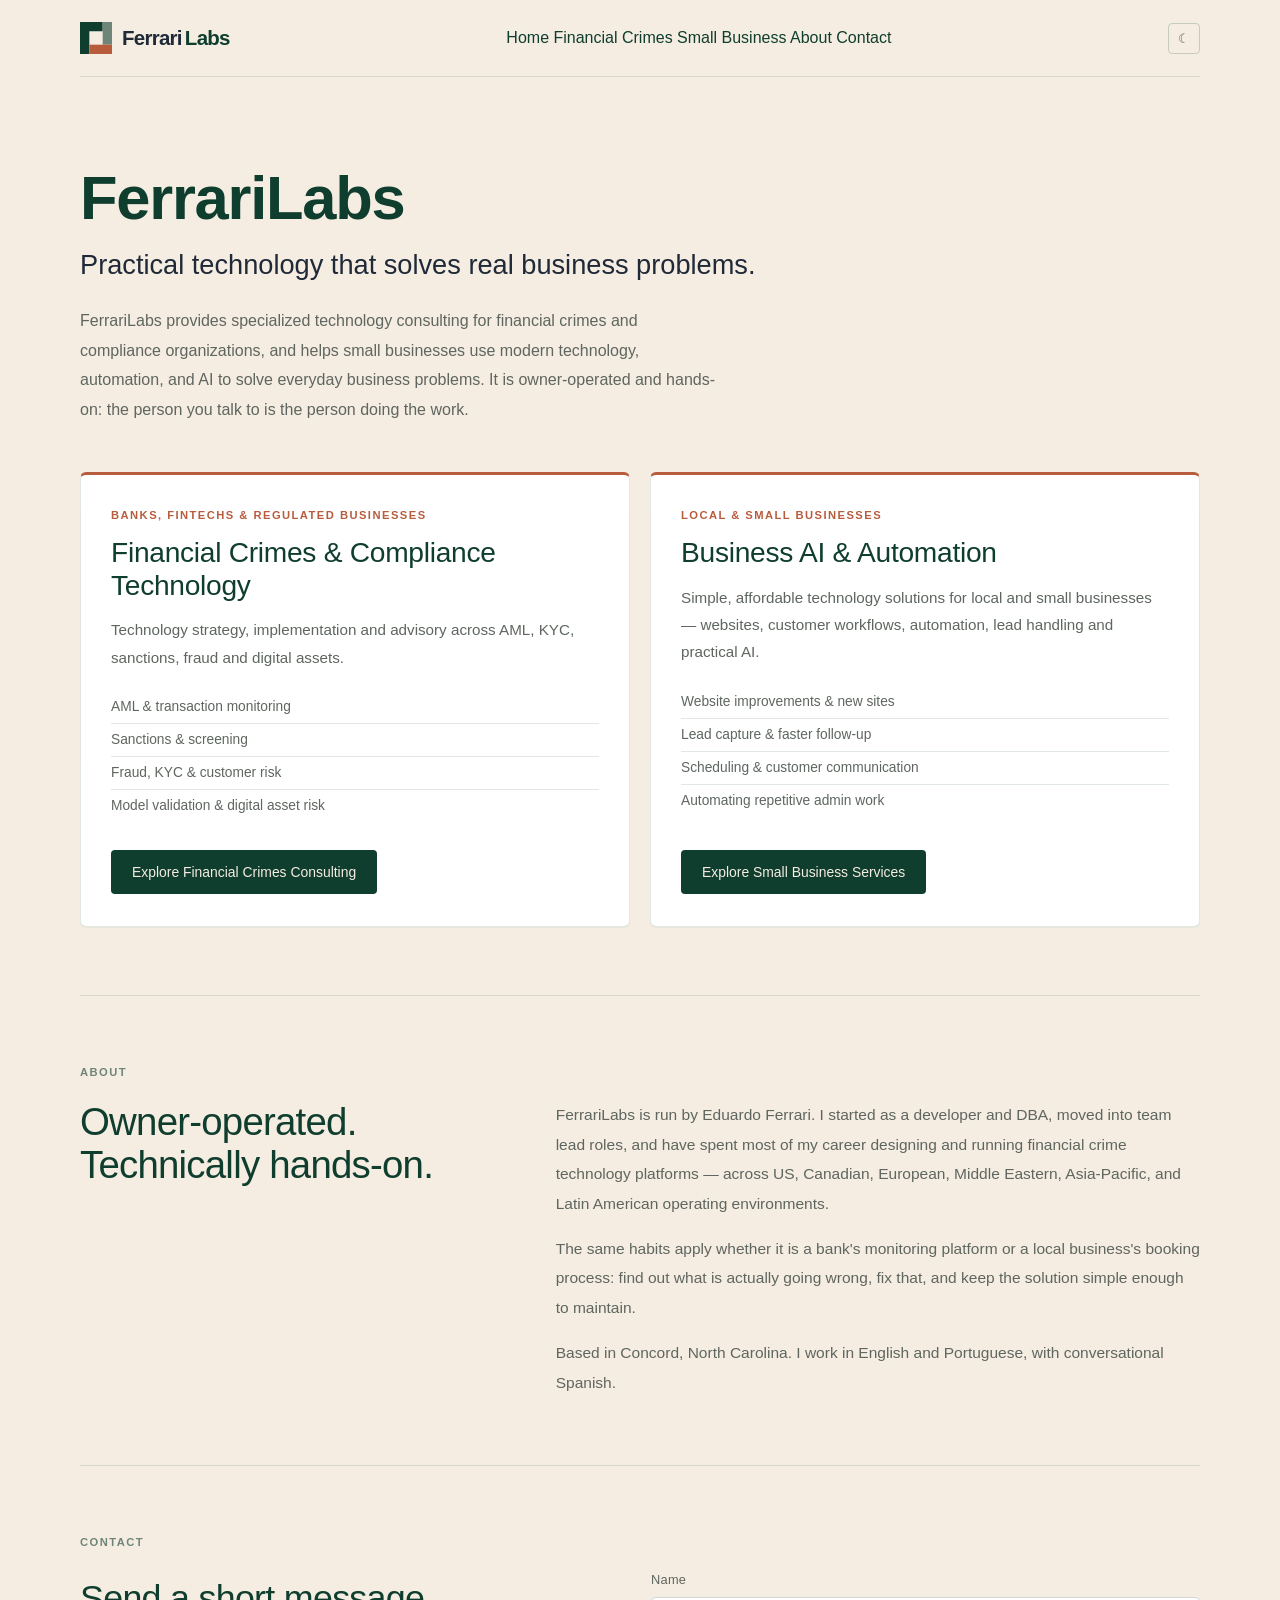
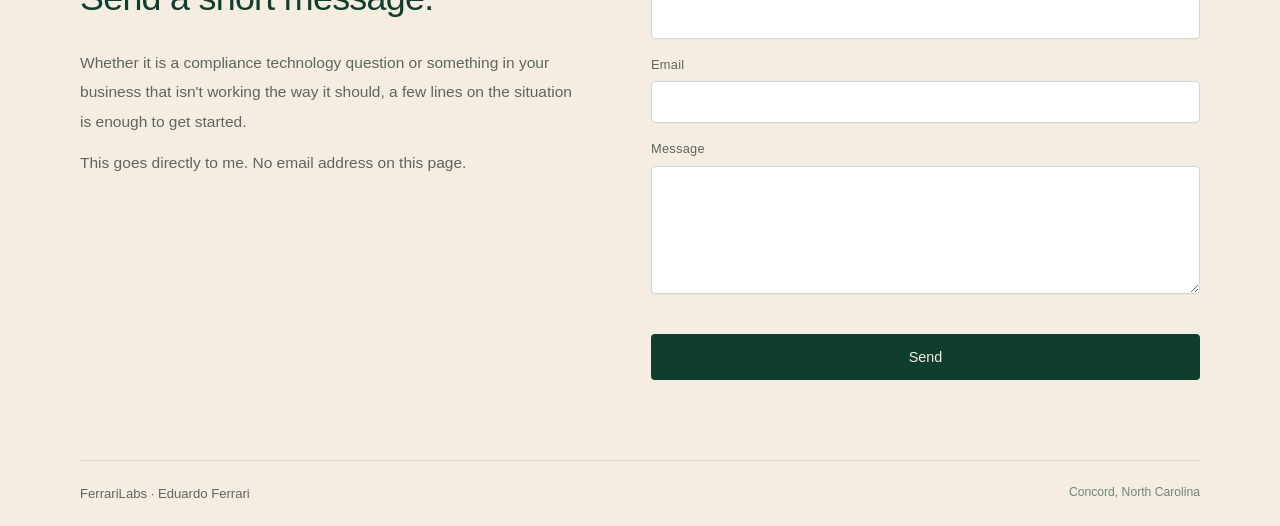
==== commit 9bce77cd: "Brand migration: align homepage metadata with brand architecture" ====
--- a/index.html
+++ b/index.html
@@ -3,10 +3,10 @@
 <head>
   <meta charset="UTF-8" />
   <meta name="viewport" content="width=device-width, initial-scale=1.0" />
-  <title>FerrariLabs — Financial Crimes &amp; Small Business Technology</title>
-  <meta name="description" content="FerrariLabs is an owner-operated technology practice in Concord, NC: financial crimes and compliance technology consulting, and practical technology and automation for small businesses." />
+  <title>FerrariLabs — Business AI &amp; Automation | Financial Crime Technology</title>
+  <meta name="description" content="FerrariLabs is an owner-operated technology practice in Concord, NC: financial crime technology consulting and practical AI, automation, and technology for small businesses." />
   <meta property="og:title" content="FerrariLabs — Financial Crimes &amp; Small Business Technology" />
-  <meta property="og:description" content="Financial crimes and compliance technology consulting, and practical technology and automation for small businesses. Owner-operated by Eduardo Ferrari in Concord, NC." />
+  <meta property="og:description" content="Financial crime technology consulting, plus practical AI and automation for small businesses. Owner-operated by Eduardo Ferrari in Concord, NC." />
   <meta property="og:type" content="website" />
   <meta property="og:url" content="https://www.ferrarilabs.com/" />
   <link rel="canonical" href="https://www.ferrarilabs.com/" />
--- a/styles.css
+++ b/styles.css
@@ -113,33 +113,31 @@
 .brand {
   display: inline-flex;
   align-items: center;
+  gap: 10px;
   flex-shrink: 0;
-  line-height: 0;
-}
-.brand img {
+  line-height: 1;
+  color: var(--white);
+}
+.brand-mark {
   display: block;
-  width: 180px;
-  height: auto;
-  max-width: 38vw;
-}
-.brand:hover { opacity: 0.92; }
-[data-theme="light"] .brand img {
-  background: transparent;
-}
-:not([data-theme="light"]) .brand img {
-  background: #FFFFFF;
-  border-radius: 4px;
-  padding: 3px 6px;
-}
-nav { display: flex; gap: 26px; }
-nav a {
-  font-size: 0.87rem;
-  color: var(--muted);
-  font-weight: 400;
-  white-space: nowrap;
-  transition: color 0.12s;
-}
-nav a:hover, .nav-active { color: var(--text); }
+  width: 32px;
+  height: 32px;
+  flex: 0 0 32px;
+}
+.brand-word {
+  display: inline-flex;
+  align-items: baseline;
+  font-family: Arial, Helvetica, sans-serif;
+  font-size: 1.28rem;
+  font-weight: 700;
+  letter-spacing: -0.035em;
+}
+.brand-ferrari { color: currentColor; }
+.brand-labs { color: var(--fl-sage); margin-left: 3px; }
+[data-theme="light"] .brand { color: var(--fl-charcoal); }
+[data-theme="light"] .brand-labs { color: var(--fl-forest); }
+.brand:hover { opacity: 0.90; color: var(--white); }
+[data-theme="light"] .brand:hover { color: var(--fl-charcoal); }
 
 /* ---- Language switcher ---- */
 .lang-switcher {
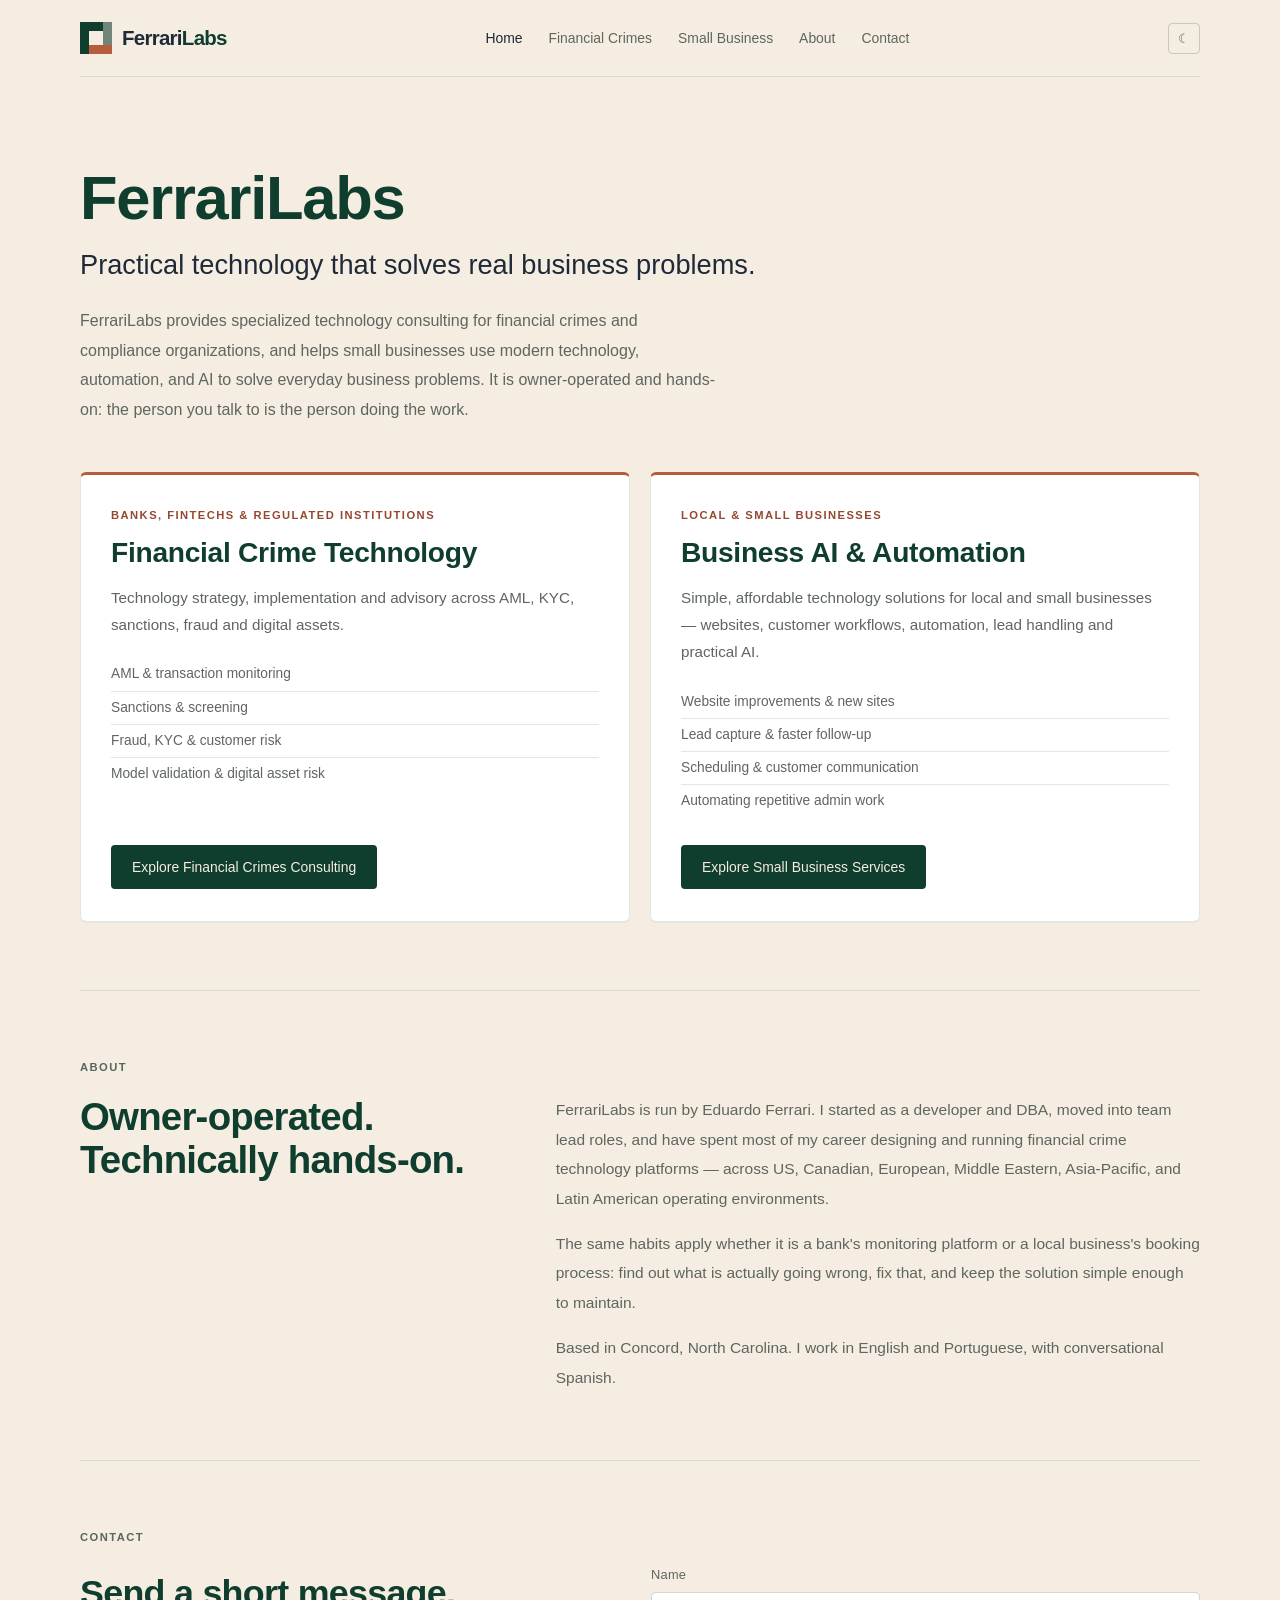
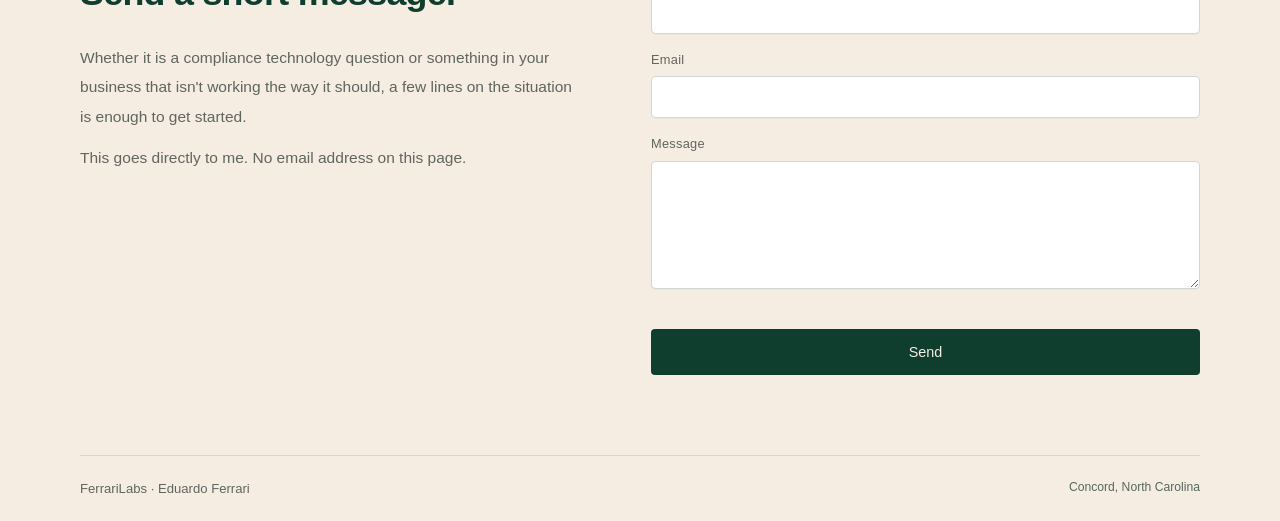
==== commit 425104c7: "Brand QA: homepage service path names and og:title alignment - Homepage first path now uses the serv" ====
--- a/index.html
+++ b/index.html
@@ -5,7 +5,7 @@
   <meta name="viewport" content="width=device-width, initial-scale=1.0" />
   <title>FerrariLabs — Business AI &amp; Automation | Financial Crime Technology</title>
   <meta name="description" content="FerrariLabs is an owner-operated technology practice in Concord, NC: financial crime technology consulting and practical AI, automation, and technology for small businesses." />
-  <meta property="og:title" content="FerrariLabs — Financial Crimes &amp; Small Business Technology" />
+  <meta property="og:title" content="FerrariLabs — Business AI &amp; Automation | Financial Crime Technology" />
   <meta property="og:description" content="Financial crime technology consulting, plus practical AI and automation for small businesses. Owner-operated by Eduardo Ferrari in Concord, NC." />
   <meta property="og:type" content="website" />
   <meta property="og:url" content="https://www.ferrarilabs.com/" />
@@ -62,8 +62,8 @@
       <section class="paths-section" aria-label="Services">
         <div class="paths-grid">
           <article class="path-card">
-            <span class="kicker">Banks, fintechs &amp; regulated businesses</span>
-            <h2>Financial Crimes &amp; Compliance Technology</h2>
+            <span class="kicker">Banks, fintechs &amp; regulated institutions</span>
+            <h2>Financial Crime Technology</h2>
             <p>Technology strategy, implementation and advisory across AML, KYC, sanctions, fraud and digital assets.</p>
             <ul class="aside-list">
               <li>AML &amp; transaction monitoring</li>
--- a/styles.css
+++ b/styles.css
@@ -19,7 +19,7 @@
   --text:      #F5EDE2;
   --muted:     #D9D2C8;
   --muted-2:   #A9B9B0;
-  --accent:    #B85C3E;
+  --accent:    #E1B5A7;  /* Terracotta tint for TEXT on Forest (brand #B85C3E is 2.7:1 here); fills use --fl-terracotta */
   --white:     #F5EDE2;
   --max:       1120px;
   --serif:     Arial, Helvetica, sans-serif;
@@ -35,7 +35,7 @@
   --border-2:  rgba(15,61,46,0.20);
   --text:      #1F2937;
   --muted:     #5E665F;
-  --muted-2:   #6F8579;
+  --muted-2:   #56675E;  /* deeper Sage for small text: brand Sage #6F8579 is 3.4:1 on Ivory */
   --accent:    #0F3D2E;
   --white:     #0F3D2E;
 }
@@ -133,11 +133,20 @@
   letter-spacing: -0.035em;
 }
 .brand-ferrari { color: currentColor; }
-.brand-labs { color: var(--fl-sage); margin-left: 3px; }
+.brand-labs { color: var(--fl-sage); }
 [data-theme="light"] .brand { color: var(--fl-charcoal); }
 [data-theme="light"] .brand-labs { color: var(--fl-forest); }
 .brand:hover { opacity: 0.90; color: var(--white); }
 [data-theme="light"] .brand:hover { color: var(--fl-charcoal); }
+nav { display: flex; gap: 26px; }
+nav a {
+  font-size: 0.87rem;
+  color: var(--muted);
+  font-weight: 400;
+  white-space: nowrap;
+  transition: color 0.12s;
+}
+nav a:hover, .nav-active { color: var(--text); }
 
 /* ---- Language switcher ---- */
 .lang-switcher {
@@ -261,7 +270,7 @@
   transition: background 0.13s, color 0.13s, border-color 0.13s;
 }
 .button-primary {
-  background: var(--accent);
+  background: var(--fl-terracotta);
   color: #FFFFFF;
 }
 .button-primary:hover { background: #95472F; color: #FFFFFF; }
@@ -536,8 +545,8 @@
 .form-field input:focus,
 .form-field textarea:focus {
   outline: none;
-  border-color: rgba(15,61,46,0.50);
-  box-shadow: 0 0 0 3px rgba(15,61,46,0.10);
+  border-color: var(--accent);
+  box-shadow: 0 0 0 3px rgba(184,92,62,0.35);
 }
 .form-field textarea { resize: vertical; min-height: 128px; }
 
@@ -636,7 +645,9 @@
 
 /* Header wraps below 900px (was 760px): the five-item nav plus the language
    switcher needs ~870px on one row. */
-@media (max-width: 900px) {
+/* 960 (was 900): the mark + Arial wordmark is ~70px wider than the old text brand, and
+   the header with the language switcher needs ~940px to keep comfortable gaps on one row. */
+@media (max-width: 960px) {
   .site-header { flex-wrap: wrap; gap: 10px; padding: 16px 0; }
   nav { order: 2; gap: 8px 18px; flex-wrap: wrap; flex-basis: 100%; }
   .lang-switcher { order: 3; margin-left: auto; }
@@ -666,7 +677,18 @@
 .kicker, .eyebrow, .lang-switcher .lang-active { color: var(--accent); }
 [data-theme="light"] .kicker,
 [data-theme="light"] .eyebrow,
-[data-theme="light"] .lang-switcher .lang-active { color: var(--fl-terracotta); }
+[data-theme="light"] .lang-switcher .lang-active { color: #95472F; } /* deep Terracotta: brand #B85C3E is 3.9:1 on Ivory */
+/* Headings: Arial Bold. Arial has no light weight, so the inherited 300/500 values rendered Regular. */
+.section-title, .about-head h2, .contact-head h2, .path-card h2,
+.focus-card h3, .perspective-content h3, .insight-title, .hero h1.eyebrow { font-weight: 700; }
+/* Japanese: Arial for Latin, then the platform's Japanese sans for CJK glyphs. */
+html:lang(ja) {
+  --sans:  Arial, "Hiragino Sans", "Hiragino Kaku Gothic ProN", "Yu Gothic UI", "Yu Gothic", Meiryo, "Noto Sans JP", "Noto Sans CJK JP", sans-serif;
+  --serif: var(--sans);
+}
+/* Dark theme: the mark's Forest geometry would vanish into the Forest header, so it sits on a small Ivory plate. */
+.brand-mark { background: var(--fl-ivory); padding: 3px; border-radius: 3px; }
+[data-theme="light"] .brand-mark { background: none; padding: 0; border-radius: 0; }
 .path-card,
 .focus-card,
 .perspective-item,
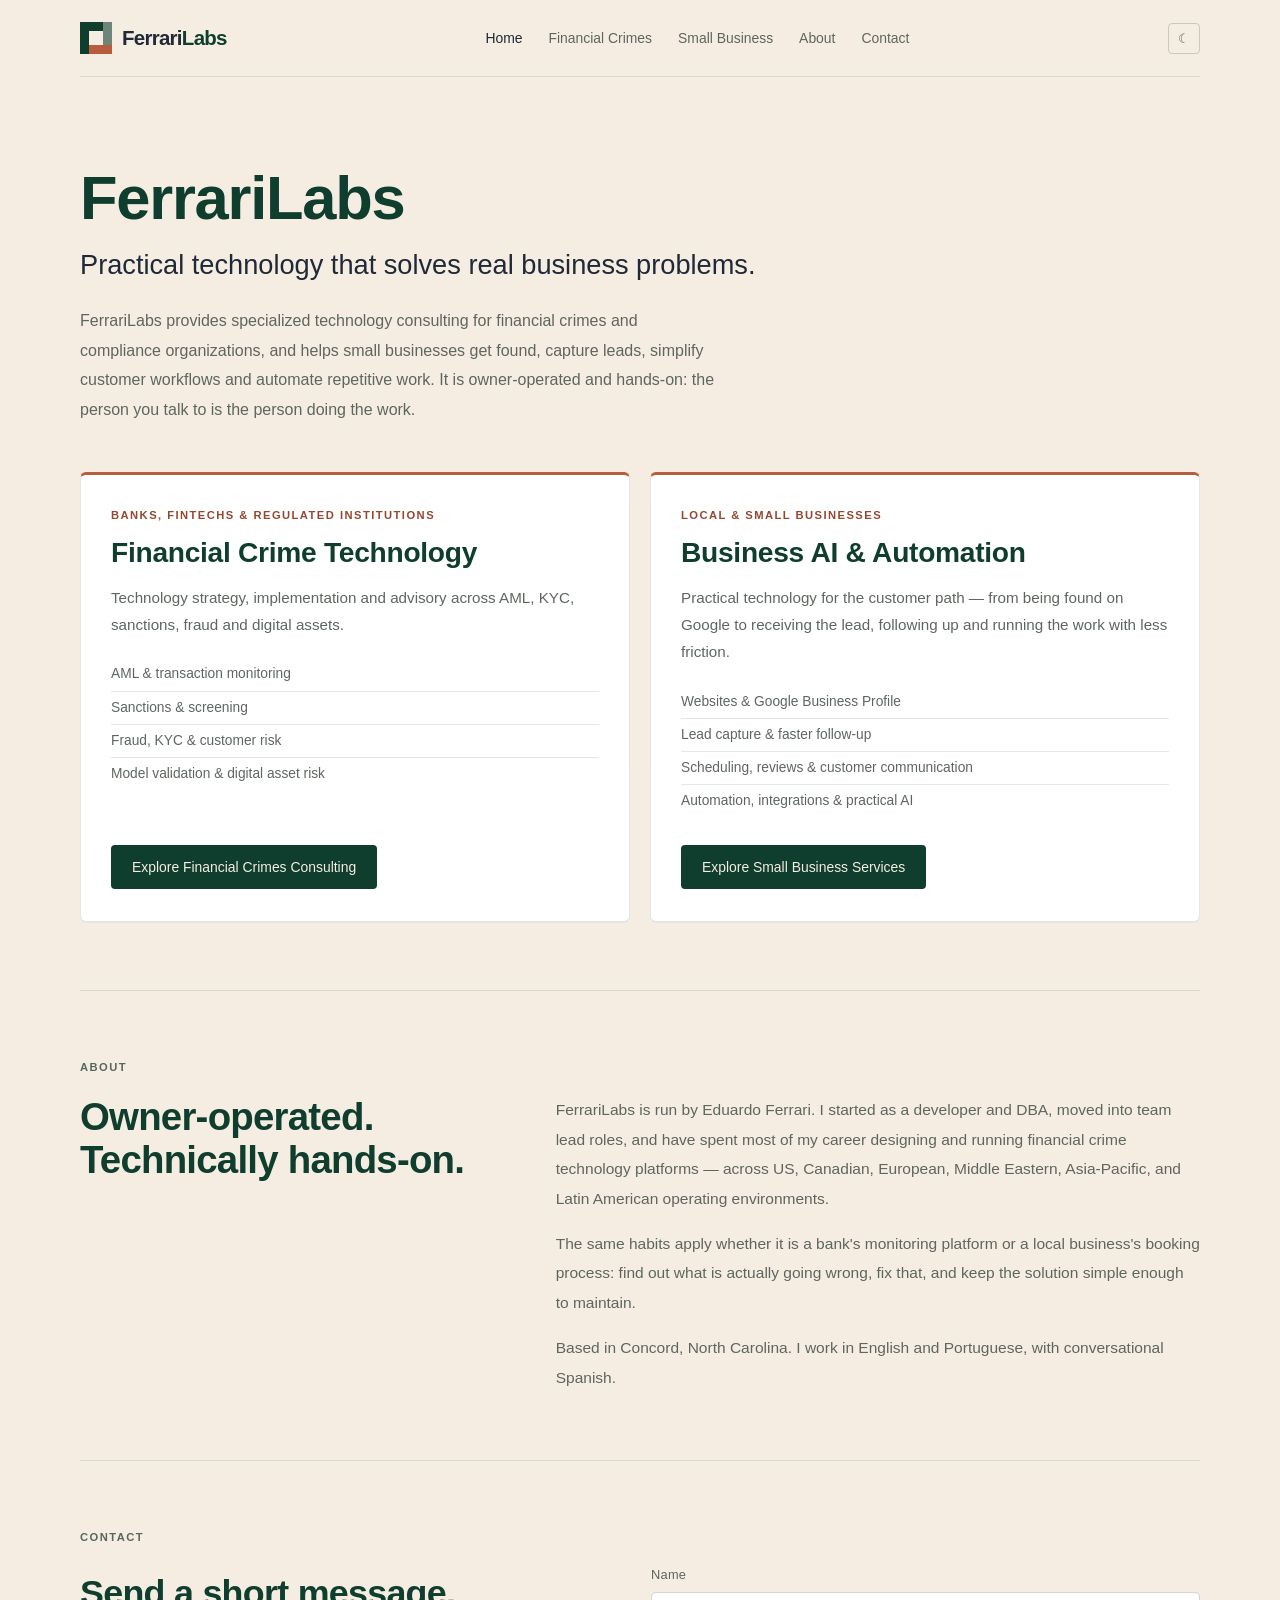
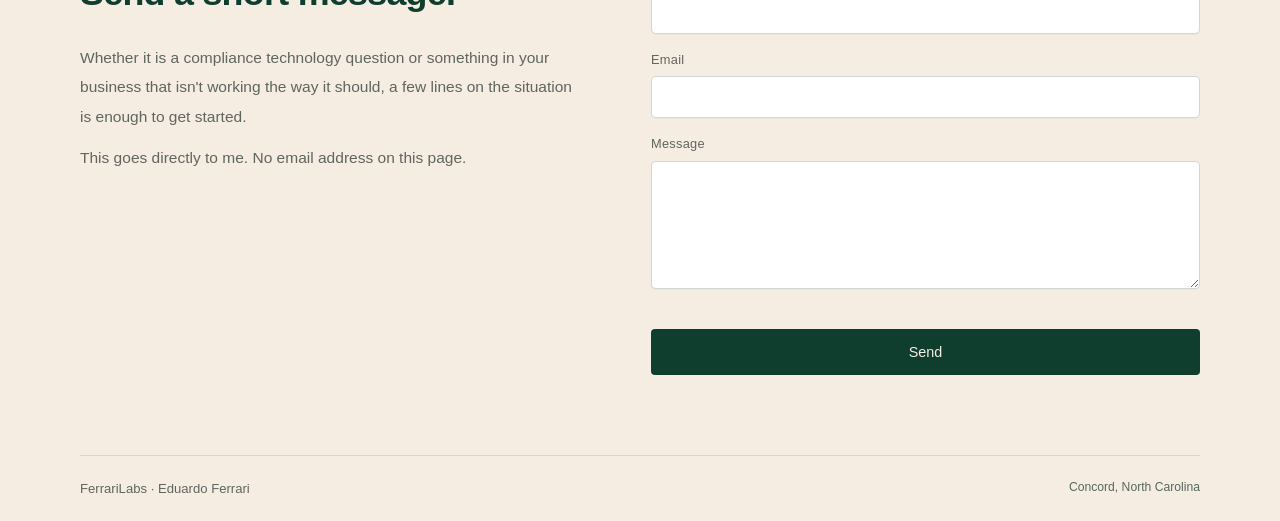
==== commit d12fe1b4: "feat(site): align homepage with SMB customer-path positioning" ====
--- a/index.html
+++ b/index.html
@@ -4,9 +4,9 @@
   <meta charset="UTF-8" />
   <meta name="viewport" content="width=device-width, initial-scale=1.0" />
   <title>FerrariLabs — Business AI &amp; Automation | Financial Crime Technology</title>
-  <meta name="description" content="FerrariLabs is an owner-operated technology practice in Concord, NC: financial crime technology consulting and practical AI, automation, and technology for small businesses." />
+  <meta name="description" content="FerrariLabs is an owner-operated technology practice in Concord, NC: financial crime technology consulting plus websites, Google presence, lead handling and practical automation for small businesses." />
   <meta property="og:title" content="FerrariLabs — Business AI &amp; Automation | Financial Crime Technology" />
-  <meta property="og:description" content="Financial crime technology consulting, plus practical AI and automation for small businesses. Owner-operated by Eduardo Ferrari in Concord, NC." />
+  <meta property="og:description" content="Financial crime technology consulting, plus websites, Google presence, lead handling and practical automation for small businesses. Owner-operated by Eduardo Ferrari in Concord, NC." />
   <meta property="og:type" content="website" />
   <meta property="og:url" content="https://www.ferrarilabs.com/" />
   <link rel="canonical" href="https://www.ferrarilabs.com/" />
@@ -55,7 +55,7 @@
         <div class="hero-inner">
           <h1>FerrariLabs</h1>
           <p class="hero-tagline">Practical technology that solves real business problems.</p>
-          <p class="lead">FerrariLabs provides specialized technology consulting for financial crimes and compliance organizations, and helps small businesses use modern technology, automation, and AI to solve everyday business problems. It is owner-operated and hands-on: the person you talk to is the person doing the work.</p>
+          <p class="lead">FerrariLabs provides specialized technology consulting for financial crimes and compliance organizations, and helps small businesses get found, capture leads, simplify customer workflows and automate repetitive work. It is owner-operated and hands-on: the person you talk to is the person doing the work.</p>
         </div>
       </section>
 
@@ -76,12 +76,12 @@
           <article class="path-card">
             <span class="kicker">Local &amp; small businesses</span>
             <h2>Business AI &amp; Automation</h2>
-            <p>Simple, affordable technology solutions for local and small businesses — websites, customer workflows, automation, lead handling and practical AI.</p>
+            <p>Practical technology for the customer path — from being found on Google to receiving the lead, following up and running the work with less friction.</p>
             <ul class="aside-list">
-              <li>Website improvements &amp; new sites</li>
+              <li>Websites &amp; Google Business Profile</li>
               <li>Lead capture &amp; faster follow-up</li>
-              <li>Scheduling &amp; customer communication</li>
-              <li>Automating repetitive admin work</li>
+              <li>Scheduling, reviews &amp; customer communication</li>
+              <li>Automation, integrations &amp; practical AI</li>
             </ul>
             <a class="button button-primary" href="/small-business/">Explore Small Business Services</a>
           </article>
